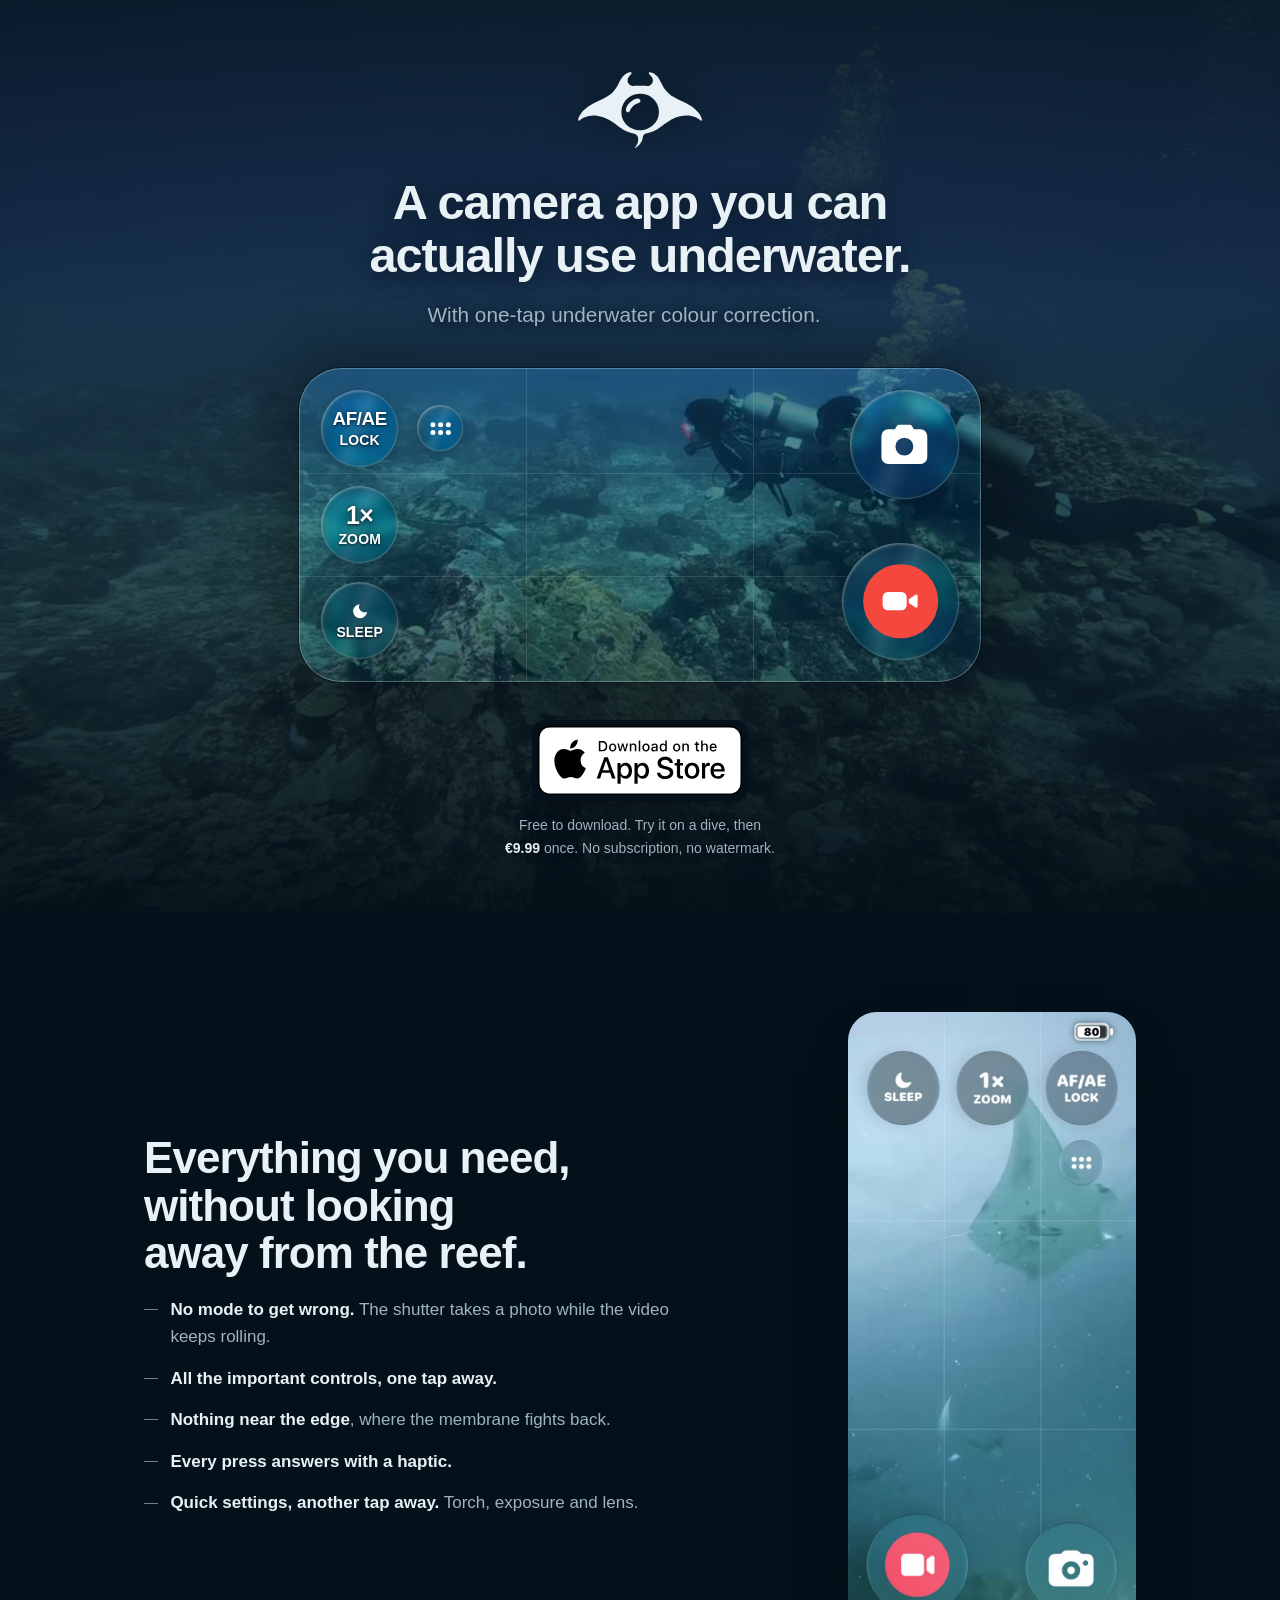
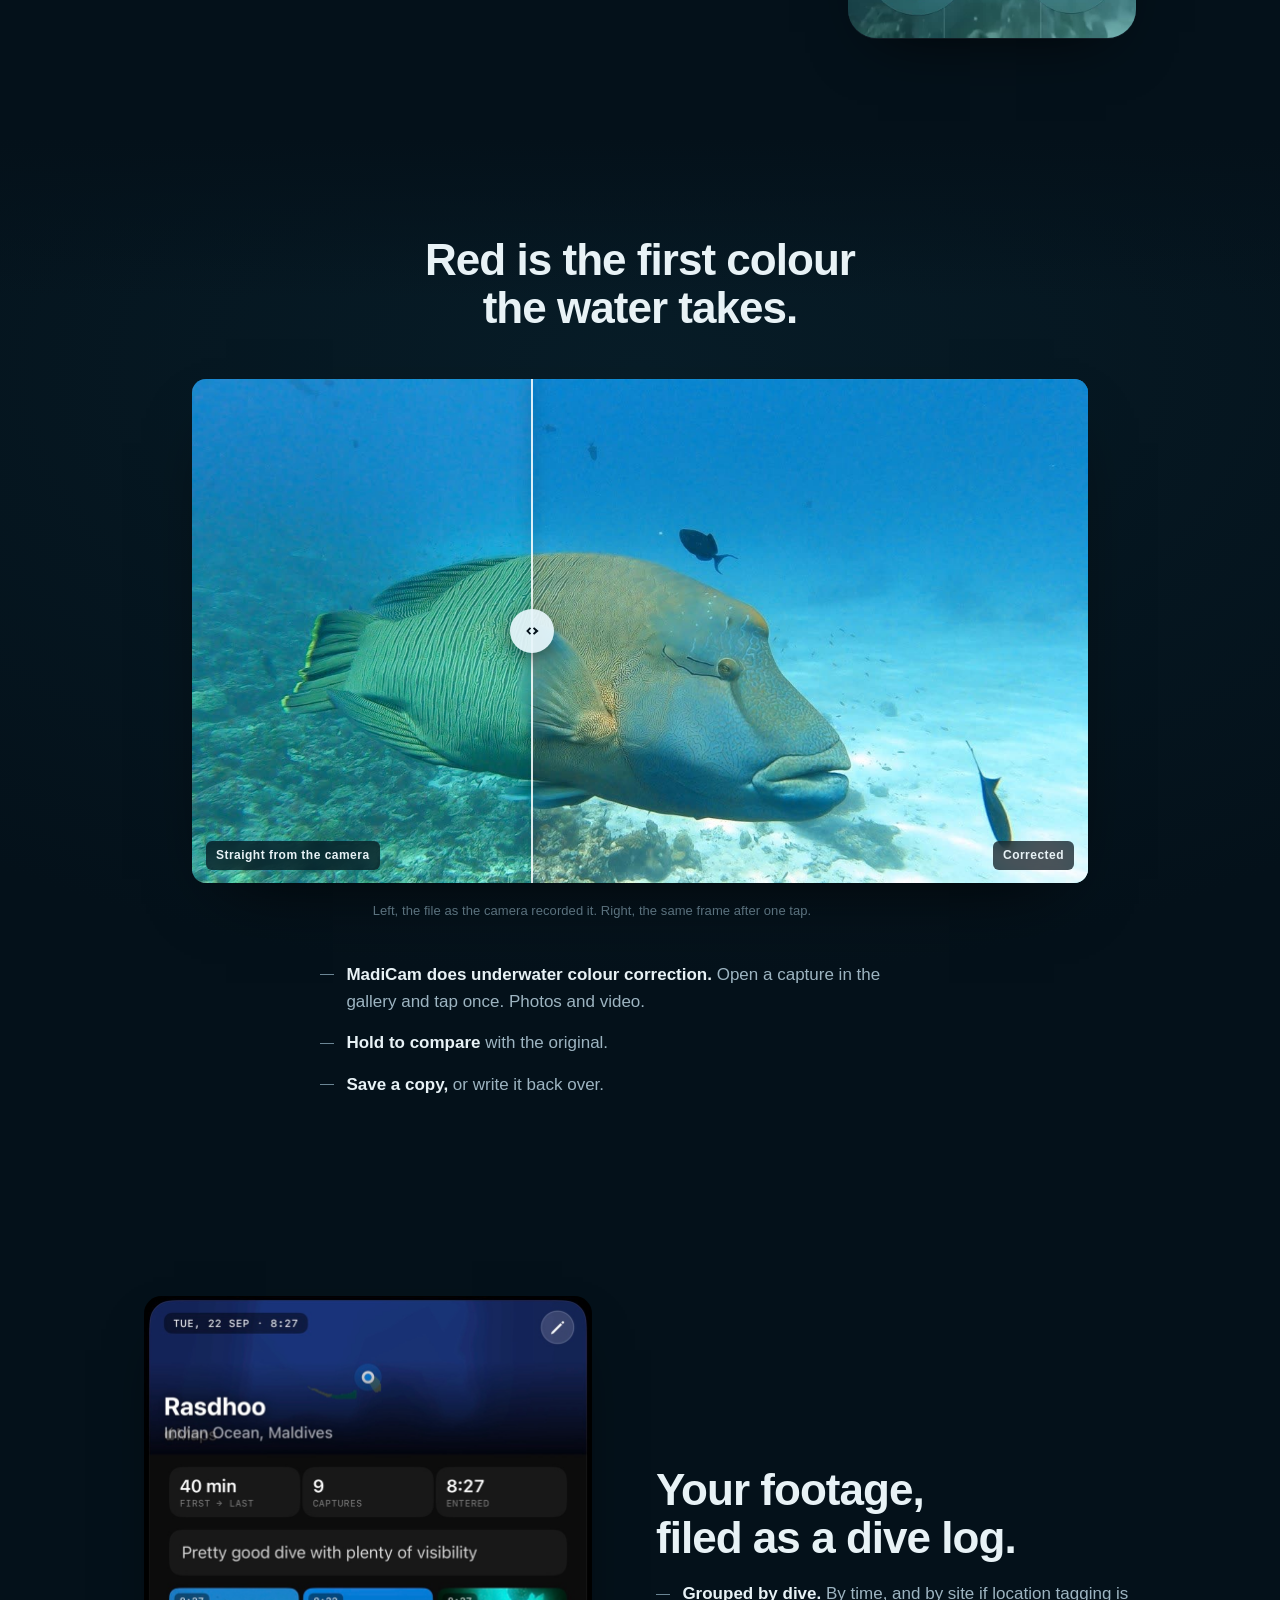
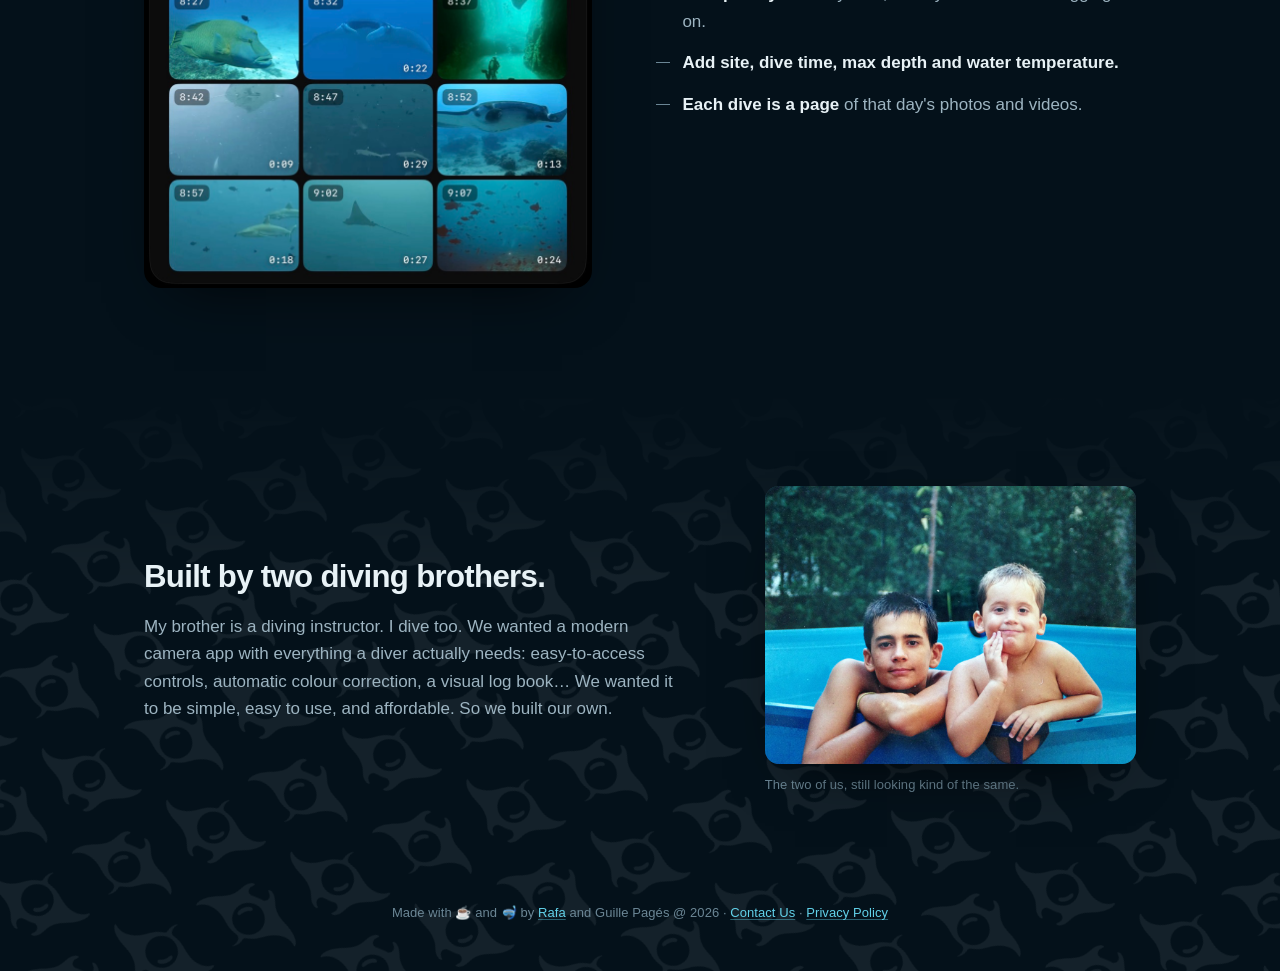
==== index.html @ 98cbfecd "Publish the privacy policy at /privacy, and point the footer at it. Co-authored-by: Cursor <cursorag" ====
<!DOCTYPE html>
<html lang="en">
<head>
<meta charset="utf-8">
<meta name="viewport" content="width=device-width, initial-scale=1">

<title>MadiCam — an underwater camera for iPhone</title>
<meta name="description" content="A camera app you can actually use underwater, with one-tap underwater colour correction. Designed around the DIVEVOLK SeaTouch 4 Max. Free to download, EUR 9.99 once, no subscription.">

<meta name="theme-color" content="#04111a">

<!-- The small mark in chalk on a deep-water blue plate. The SVG is what every
     current browser takes; the ICO is for the ones that still ask for
     /favicon.ico, and the touch icon is square because iOS rounds it itself. -->
<link rel="icon" href="favicon.svg" type="image/svg+xml">
<link rel="icon" href="favicon.ico" sizes="48x48">
<link rel="apple-touch-icon" href="apple-touch-icon.png">

<!-- The image shared into dive forums and groups is a frame of the hero with the
     control layer composited onto it, not the app icon. -->
<meta property="og:type" content="website">
<meta property="og:title" content="MadiCam — an underwater camera for iPhone">
<meta property="og:description" content="A camera app you can actually use underwater. With one-tap underwater colour correction.">
<meta property="og:image" content="assets/img/og.jpg">
<meta name="twitter:card" content="summary_large_image">
<meta name="twitter:image" content="assets/img/og.jpg">

<!-- tokens.css must load first: every
     other sheet consumes its custom properties. -->
<link rel="stylesheet" href="css/tokens.css">
<link rel="stylesheet" href="css/base.css">
<link rel="stylesheet" href="css/hero.css">
<link rel="stylesheet" href="css/sections.css">
</head>
<body>

<!-- ==========================================================================
     Glyphs. Redrawn as original SVG rather than taken from SF Symbols, whose
     licence covers software and marketing for Apple platforms and not a
     website; and not from a third-party icon set either, which reads as fake
     next to the real screenshots.

     They live inline rather than in separate files because Safari's support for
     external <use> references has never been dependable, and because inlining
     them lets every glyph inherit currentColor from the control it sits in.
========================================================================== -->
<svg width="0" height="0" style="position:absolute" aria-hidden="true" focusable="false">
  <defs>
    <!-- RECORD's mark: a camcorder body with its lens block. -->
    <symbol id="g-video" viewBox="0 0 24 24">
      <path d="M4.6 6.5h8.3a3.1 3.1 0 0 1 3.1 3.1v4.8a3.1 3.1 0 0 1-3.1 3.1H4.6a3.1 3.1 0 0 1-3.1-3.1V9.6a3.1 3.1 0 0 1 3.1-3.1Z"/>
      <path d="M17.3 10.9l4.05-2.72a.85.85 0 0 1 1.25.72v6.2a.85.85 0 0 1-1.25.72L17.3 13.1Z"/>
    </symbol>

    <!-- PHOTO. The lens is knocked out rather than drawn, so the water behind
         the glass shows through it. -->
    <symbol id="g-camera" viewBox="0 0 24 24">
      <path fill-rule="evenodd" d="M9.55 3h4.9a1.2 1.2 0 0 1 1.02.57l.86 1.43h3.07A3.1 3.1 0 0 1 22.5 8.1v9.8a3.1 3.1 0 0 1-3.1 3.1H4.6a3.1 3.1 0 0 1-3.1-3.1V8.1A3.1 3.1 0 0 1 4.6 5h3.07l.86-1.43A1.2 1.2 0 0 1 9.55 3Zm2.45 5.9a4.1 4.1 0 1 0 0 8.2 4.1 4.1 0 0 0 0-8.2Z"/>
    </symbol>

    <!-- SLEEP. -->
    <symbol id="g-moon" viewBox="0 0 24 24">
      <path d="M11.4 2.6a9.4 9.4 0 1 0 10 10 7.4 7.4 0 0 1-10-10Z"/>
    </symbol>

    <!-- SETUP. A 2x3 dot grid, drawn on the app's own ratios: a dot is
         0.25 of the size and the pitch is 0.37, both ways. Equal pitch on
         both axes is what makes six dots read as a grid rather than as two
         ellipses that ended up near each other. -->
    <symbol id="g-more" viewBox="0 0 24 24">
      <circle cx="3.12" cy="7.56" r="2.9"/><circle cx="12" cy="7.56" r="2.9"/><circle cx="20.88" cy="7.56" r="2.9"/>
      <circle cx="3.12" cy="16.44" r="2.9"/><circle cx="12" cy="16.44" r="2.9"/><circle cx="20.88" cy="16.44" r="2.9"/>
    </symbol>

    <!-- The before/after grip. Outward chevrons: the only drag affordance on the
         page, and it is deliberately outside the phone frame. -->
    <symbol id="g-split" viewBox="0 0 24 24">
      <path d="M9.4 7.6 5 12l4.4 4.4 1.5-1.5L8 12l2.9-2.9Zm5.2 0-1.5 1.5L16 12l-2.9 2.9 1.5 1.5L20 12Z"/>
    </symbol>

  </defs>
</svg>

<!-- ==========================================================================
     Tier A refraction. An SVG displacement map driven by procedural noise,
     applied through backdrop-filter so it warps the *water behind* the control
     rather than the control itself.

     The displacement scale is 8, not the 20-28 the reference techniques use.
     Those values are tuned against a static photo; over moving water anything
     that high looks seasick. Tune this by eye against real footage, and tune it
     down rather than up.
========================================================================== -->
<svg width="0" height="0" style="position:absolute" aria-hidden="true" focusable="false">
  <filter id="glass-refract" x="-20%" y="-20%" width="140%" height="140%"
          color-interpolation-filters="sRGB">
    <feTurbulence type="fractalNoise" baseFrequency="0.009 0.013"
                  numOctaves="2" seed="7" result="noise"/>
    <!-- Smoothing the noise is what turns grain into refraction. Without it the
         displacement is per-pixel and reads as static. -->
    <feGaussianBlur in="noise" stdDeviation="1.6" result="smooth"/>
    <feDisplacementMap in="SourceGraphic" in2="smooth" scale="8"
                       xChannelSelector="R" yChannelSelector="G"/>
  </filter>
</svg>

<!-- ==========================================================================
     HERO
========================================================================== -->
<header class="hero">

  <div class="hero__footage">
    <!-- muted playsinline loop autoplay, in that order of importance. Without
         playsinline, iOS Safari takes the video fullscreen and the hero is
         destroyed. The audio track is stripped from the file rather than merely
         muted here.

         H.264 only, no WebM. VP9 was encoded and measured and came out *larger*
         than the H.264 at every quality worth shipping (3.67 MB against 3.33 MB
         at CRF 44, and worse above that) — particle-heavy underwater footage is
         the case VP9 does not win. A WebM that is bigger than the MP4 is pure
         cost, because it is the file browsers would fetch first. H.264 is
         supported everywhere this page runs. -->
    <video class="hero__video" poster="assets/img/hero-poster.jpg"
           muted playsinline loop autoplay preload="auto"
           aria-hidden="true" tabindex="-1">
      <source src="assets/video/hero.mp4" type="video/mp4">
    </video>
  </div>

  <div class="hero__wash"></div>

  <div class="wrap hero__inner">

    <div class="hero__copy">
      <!-- Chalk, straight onto the footage with no plate: the lens is knocked
           out, so the water shows through it. -->
      <img class="hero__mark" src="assets/img/madicam-mark.svg" width="980"
           height="604" alt="MadiCam">
      <h1>A camera app you can actually use underwater.</h1>
      <p class="lede">With one-tap underwater colour correction.</p>
    </div>

    <!-- A sibling of the frame rather than part of the copy block, and it sits
         after it at every width. On a phone that costs a scroll, because the
         frame runs past the fold — accepted deliberately, because the
         alternative is a diver reading a price before seeing a single control,
         and the control layer is half of what is being sold. -->
    <div class="hero__cta">
      <!-- Apple's official badge, unmodified, served from our own origin — the
           page makes no third-party requests and that is not worth breaking for
           an image. The white badge knocks its lettering out of the lozenge, so
           whatever sits behind shows through the words; over the hero video that
           would be moving water inside the type, which is why this one gets its
           own solid plate. See .appstore in base.css. -->
      <a class="appstore appstore--plated" href="#">
        <img src="assets/img/appstore-badge.svg" width="119.66407" height="40"
             alt="Download on the App Store">
      </a>
      <p class="hero__terms">Free to download. Try it on a dive, then
        <span class="price">€9.99</span> once. No subscription, no watermark.</p>
    </div>

    <!-- ------------------------------------------------------------------
         The reconstructed control layer.

         The frame sits *over* the video rather than containing it. Portrait on
         a narrow viewport, landscape from 62rem up — the same panel, one
         quarter turn, which is exactly what the app does when the housing
         turns. Every position and diameter comes from tokens.css.

         Decorative in the accessibility tree: everything it says is also said
         in the section copy below it.
    ------------------------------------------------------------------ -->
    <div class="hero__stage">
      <div class="phone" id="phone" data-recording="false" data-locked="false"
           data-thumb="false" data-blink="false" role="img"
           aria-label="The MadiCam capture screen: a glass control layer over dive footage, with LOCK, ZOOM and SLEEP down one side, PHOTO and RECORD on the other, and a small settings control inboard of LOCK.">

        <div class="phone__pane"></div>
        <div class="phone__grid"></div>
        <div class="phone__blink"></div>
        <div class="phone__border"></div>
        <div class="phone__edge"></div>

        <div class="panel" aria-hidden="true">
          <div class="panel__inset">

            <!-- LOCK. Marked AF/AE over the word, not a padlock: a padlock
                 behind a mask could be locking anything, and *what* it locks is
                 the whole reason the button exists. -->
            <div class="ctl ctl--lock" data-ctl="lock" data-locked="false">
              <div class="ctl__glass"></div>
              <div class="ctl__face">
                <span class="ctl__mark">AF/AE</span>
                <span class="ctl__word">LOCK</span>
              </div>
            </div>

            <!-- SETUP. Glyph only, and 60% of a secondary. Its smallness is the
                 message. -->
            <div class="ctl ctl--setup" data-ctl="setup">
              <div class="ctl__glass"></div>
              <div class="ctl__face">
                <svg class="ctl__glyph"><use href="#g-more"></use></svg>
              </div>
            </div>

            <!-- The zoom ladder is the app's default, so the word is ZOOM and
                 the mark is the factor it is currently set to. -->
            <div class="ctl ctl--zoom" data-ctl="zoom">
              <div class="ctl__glass"></div>
              <div class="ctl__face">
                <span class="ctl__mark">1&times;</span>
                <span class="ctl__word">ZOOM</span>
              </div>
            </div>

            <div class="ctl ctl--sleep" data-ctl="sleep">
              <div class="ctl__glass"></div>
              <div class="ctl__face">
                <svg class="ctl__glyph"><use href="#g-moon"></use></svg>
                <span class="ctl__word">SLEEP</span>
              </div>
            </div>

            <!-- The two capture controls carry a glyph alone. -->
            <div class="ctl ctl--photo" data-ctl="photo" data-pulsing="false">
              <div class="ctl__glass"></div>
              <div class="ctl__face">
                <svg class="ctl__glyph"><use href="#g-camera"></use></svg>
              </div>
            </div>

            <div class="ctl ctl--record" data-ctl="record">
              <div class="ctl__glass"></div>
              <div class="record__shape">
                <svg class="ctl__glyph"><use href="#g-video"></use></svg>
              </div>
            </div>

            <!-- Confirmation, not review. The frame itself comes in as a CSS
                 background — see .thumb in hero.css. -->
            <div class="thumb"></div>

            <!-- Centred on the panel's lower edge, in the gap between SLEEP and
                 RECORD. Empty unless something is true right now. -->
            <div class="strip">
              <div class="strip__lock"></div>
              <div class="strip__timer" id="timer">00:00</div>
            </div>

          </div>
        </div>
      </div>
    </div>

  </div>
</header>

<main>

<!-- ==========================================================================
     1 — CONTROLS.

     One recording, not three. A single pass over the whole control layer shows
     the mode-less shutter, the size of the buttons and the panel opening over a
     live preview in one take, and a visitor understands it faster than three
     cropped clips that each prove a third of it.
========================================================================== -->
<section class="section" id="controls">
  <div class="wrap">
    <div class="split">

      <div class="split__copy">
        <h2>Everything you need, without looking away from the reef.</h2>

        <ul class="points">
          <li><strong>No mode to get wrong.</strong> The shutter takes a photo
            while the video keeps rolling.</li>

          <li><strong>All the important controls, one tap away.</strong></li>

          <li><strong>Nothing near the edge</strong>, where the membrane fights
            back.</li>

          <li><strong>Every press answers with a haptic.</strong></li>

          <li><strong>Quick settings, another tap away.</strong> Torch, exposure
            and lens.</li>
        </ul>
      </div>

      <!-- The one visual in this section, and the only one that has to carry
           three arguments at once. Portrait at the device's own aspect, so it
           reads as a phone held the way a diver holds one, and so it stands
           beside the list rather than under it. -->
      <div class="split__media">
        <div class="slab slab--phone slab--screen">
          <video muted playsinline loop preload="none"
                 poster="assets/img/controls-poster.jpg" data-observe>
            <source src="assets/video/controls.mp4" type="video/mp4">
          </video>
        </div>
      </div>

    </div>
  </div>
</section>

<!-- ==========================================================================
     2 — COLOUR. The one full-bleed break on the page.

     Headline, then the image, then three points: the before/after explains the
     problem faster than a sentence about it can.
========================================================================== -->
<section class="section section--bleed" id="colour">
  <div class="wrap">
    <div class="section__head">
      <h2>Red is the first colour the water takes.</h2>
    </div>

    <!-- One real capture: the file as it came out of the water
         and the same file after one tap. Same frame, same crop, and both
         encoded at the same quality so the only difference between the two
         halves is the correction. Not a shot that was already good. -->
    <div class="compare" id="compare" style="--split:38%">
      <div class="compare__layer compare__layer--before">
        <img src="assets/img/grade-raw.jpg" width="1280" height="720"
             alt="A Napoleon wrasse over a reef, shot underwater without
             correction: the whole frame is a flat blue-green and the fish and
             the sand behind it read as grey.">
      </div>
      <div class="compare__layer compare__layer--after">
        <img src="assets/img/grade-fixed.jpg" width="1280" height="720"
             alt="The same frame after MadiCam's correction: the green cast is
             gone, the sand is white again and the water has gone from
             grey-green to blue.">
      </div>

      <span class="compare__tag compare__tag--before">Straight from the camera</span>
      <span class="compare__tag compare__tag--after">Corrected</span>

      <button class="compare__handle" id="compare-handle" type="button"
              role="slider" aria-label="Reveal the corrected frame"
              aria-valuemin="0" aria-valuemax="100" aria-valuenow="38"
              aria-valuetext="38% corrected" aria-controls="compare">
        <span class="compare__grip">
          <svg aria-hidden="true"><use href="#g-split"></use></svg>
        </span>
      </button>
    </div>

    <div class="section__body compare__hint">
      <p class="fine">Left, the file as the camera recorded it. Right, the same
        frame after one tap.</p>
    </div>

    <div class="section__body" style="margin-top:2.5rem">
      <ul class="points">
        <li><strong>MadiCam does underwater colour correction.</strong> Open a
          capture in the gallery and tap once. Photos and video.</li>

        <li><strong>Hold to compare</strong> with the original.</li>

        <li><strong>Save a copy,</strong> or write it back over.</li>
      </ul>
    </div>
  </div>
</section>

<!-- ==========================================================================
     3 — THE LOG.
========================================================================== -->
<section class="section" id="log">
  <div class="wrap">
    <div class="split split--log">

      <div class="split__copy">
        <h2>Your footage, filed as a dive log.</h2>

        <ul class="points">
          <li><strong>Grouped by dive.</strong> By time, and by site if location
            tagging is on.</li>

          <li><strong>Add site, dive time, max depth and water temperature.</strong></li>

          <li><strong>Each dive is a page</strong> of that day's photos and videos.</li>
        </ul>
      </div>

      <div class="split__media">
        <!-- A still of one dive's page rather than a recording. The capture
             is already a rounded card on black, so it goes in bare and clipped
             to its own corners rather than inside a slab. -->
        <img class="gallery-shot" src="assets/img/gallery.jpg" width="900"
             height="1189" loading="lazy"
             alt="A dive in the MadiCam gallery: Rasdhoo, Indian Ocean, Maldives.
             40 minutes first to last, 9 captures, entered at 8:27, a note that
             reads 'Pretty good dive with plenty of visibility', and a grid of
             the dive's photos and clips with their times.">
      </div>

    </div>
  </div>
</section>

</main>

<!-- Makers and the footer share one manta field so the lattice is continuous.
     The pattern fades in from the log rather than starting as a hard edge. -->
<div class="lower manta-field manta-field--band">

<!-- ==========================================================================
     4 — WHY. The shortest block on the page, and the only one not in
     product voice. No figure frame around the photo: the slab is this page's
     frame for *screens*, and a snapshot of two people on a boat is not one.
========================================================================== -->
<section class="section section--maker" id="makers">
  <div class="wrap">
    <!-- Same primitive as sections 1 and 3, one size wider and with a landscape
         photo instead of a phone screen. -->
    <div class="split split--maker">
      <div class="split__copy">
        <h2>Built by two diving brothers.</h2>
        <p>My brother is a diving instructor. I dive too. We wanted a
          modern camera app with everything a diver actually needs:
          easy-to-access controls, automatic colour correction, a visual
          log book&hellip; We wanted it to be simple, easy to use, and
          affordable. So we built our own.</p>
      </div>

      <figure class="split__media maker">
        <div class="maker__portrait">
          <img src="assets/img/makers.jpg" width="1024" height="768"
               alt="The two brothers who made MadiCam, as kids, in a swimming pool.">
        </div>
        <figcaption class="maker__caption">The two of us, still looking kind of the same.</figcaption>
      </figure>
    </div>
  </div>
</section>

<!-- ==========================================================================
     FOOTER. One credit line. Price and the App Store badge already live in
     the hero; this is just who made it, and how to reach them.
========================================================================== -->
<footer class="footer">
  <p class="fine footer__credit">
    Made with ☕️ and 🤿 by
    <a href="https://rafapages.com" target="_blank" rel="noopener noreferrer">Rafa</a>
    and Guille&nbsp;Pagés @ 2026
    · <a href="mailto:madicam@rafapages.com">Contact Us</a>
    · <a href="privacy/">Privacy Policy</a>
  </p>
</footer>
</div>

<script src="js/hero.js" defer></script>
<script src="js/compare.js" defer></script>
<script src="js/media.js" defer></script>
</body>
</html>
---- css/tokens.css ----
/* The app's control metrics. Keep these in step with the app whenever its
 * controls change: the hero must match what ships.
 *
 * Lengths are unitless, in the app's own points: multiply by --u, which is
 * pixels per point for the frame at its current size. Durations are seconds.
 */

:root {
  /* Control sizes */
  --record-diameter:    150;  /* pt */
  --photo-diameter:     140;  /* pt */
  --secondary-diameter: 110;  /* pt */
  --settings-scale:     0.6;
  --edge-inset:         28;  /* pt */
  --dead-zone:          24;  /* pt */

  /* Typography */
  --timer-size:       44;  /* pt */
  --label-size:       18;  /* pt */
  --lens-size:        32;  /* pt */
  --lock-size:        24;  /* pt */
  --mark-symbol-size: 23;  /* pt */
  --mark-gap:         6;  /* pt */

  /* Recording border */
  --border-depth:      12;  /* pt */
  --border-core:       4;  /* pt */
  --border-min-radius: 12;  /* pt */

  /* Feedback timing */
  --shutter-blink:  0.1s;
  --button-pulse:   0.15s;
  --record-morph:   0.15s;
  --thumbnail-hold: 1.5s;
  --glyph-turn:     0.2s;
  --minimum-press:  0.08s;

  /* Sleep mode */
  --sleep-opacity: 0.4;

  /* Derived by the same rule the app applies at runtime: the nominal
   * sizes are maxima and the dead zone is a floor, so the left column
   * shrinks its three circles until they are guaranteed to clear each
   * other. --panel-short is the only number the page chooses for itself;
   * everything below follows from it exactly as it does on device. */
  --panel-short: 402;   /* iPhone 16 Pro width, the panel's short axis */
  --panel-long:  874;   /* and its length */

  --column: calc(var(--panel-short) - 2 * var(--edge-inset));
  --secondary: min(
    var(--secondary-diameter),
    calc((var(--column) - 2 * var(--dead-zone)) / 3)
  );
  --capture-scale: min(
    1,
    calc((var(--column) - var(--dead-zone))
       / (var(--photo-diameter) + var(--record-diameter)))
  );
  --photo:  calc(var(--photo-diameter) * var(--capture-scale));
  --record: calc(var(--record-diameter) * var(--capture-scale));
  --settings: calc(var(--secondary) * var(--settings-scale));

  /* SETUP sits inboard of LOCK by a full dead zone, and down by half the
   * difference in diameters so the two share a row. */
  --settings-inboard: calc(var(--secondary) + var(--dead-zone));
  --settings-drop: calc((var(--secondary) - var(--settings)) / 2);
}
---- css/base.css ----
/* base.css — the page's own type, colour and layout primitives.
 *
 * Read on a sofa, not through a mask. The control layer inside the phone frame
 * is huge, blunt and high contrast because it has to be; everything out here is
 * a normal, quiet, well-set page, and the distance between the two is part of
 * what sells the app. Nothing in this file shouts.
 */

/* ------------------------------------------------------------------ palette */

:root {
  /* Cold and dim, because the product is used in cold, dim water. The ramp is
   * deliberately narrow — five steps of near-black to slate, so nothing on the
   * page competes with the footage or the red border. */
  --abyss:  #04111a;
  --deep:   #071c27;
  --slate:  #0c2734;
  --rule:   #17394a;
  --rule-soft: #102b39;

  --chalk:  #e8f2f6;   /* headings */
  --haze:   #9db4c1;   /* body */
  --dim:    #6b8695;   /* captions, requirements, small print */

  /* Spent, never decorative — the same discipline the app keeps. */
  --cyan:   #62d2ea;   /* one accent, for links and focus only */
  --amber:  #ffb827;   /* the app's amber, rgb(255,184,38): locked and warnings */
  --red:    #ff3b30;   /* recording, and nothing else */

  --measure: 34rem;    /* the text column */
  --gutter: clamp(1.25rem, 5vw, 3rem);

  --ease: cubic-bezier(.22, .61, .36, 1);

  color-scheme: dark;
}

/* --------------------------------------------------------------- foundation */

*, *::before, *::after { box-sizing: border-box; }

html {
  -webkit-text-size-adjust: 100%;
  scroll-behavior: smooth;
}

@media (prefers-reduced-motion: reduce) {
  html { scroll-behavior: auto; }
}

body {
  margin: 0;
  background: var(--abyss);
  color: var(--haze);
  /* -apple-system resolves to the OS font on Apple devices, which is entirely
   * legitimate; Inter is the licensed fallback for everyone else. SF Pro is
   * never self-hosted: its licence does not cover the web. */
  font-family: -apple-system, BlinkMacSystemFont, "Inter", "Segoe UI", Roboto,
               Helvetica, Arial, sans-serif;
  font-size: clamp(1rem, .96rem + .2vw, 1.0625rem);
  line-height: 1.6;
  font-weight: 400;
  -webkit-font-smoothing: antialiased;
  text-rendering: optimizeLegibility;
  overflow-x: hidden;
}

img, svg, video { display: block; max-width: 100%; }

/* ---------------------------------------------------------------- type ramp */

h1, h2, h3 {
  color: var(--chalk);
  font-weight: 800;
  line-height: 1.08;
  letter-spacing: -.022em;
  margin: 0;
  /* Sentence case throughout, no all-caps eyebrows. Set as a rule rather than
   * left to the copy, so a later edit can't quietly break it. */
  text-wrap: balance;
}

h1 { font-size: clamp(2.1rem, 1.4rem + 3.4vw, 3.9rem); }
h2 { font-size: clamp(1.75rem, 1.25rem + 2.2vw, 2.75rem); }
h3 { font-size: clamp(1.1rem, 1rem + .5vw, 1.3rem); letter-spacing: -.012em; }

p { margin: 0 0 1.1em; max-width: var(--measure); }
p:last-child { margin-bottom: 0; }

a {
  color: var(--cyan);
  text-decoration-color: color-mix(in srgb, var(--cyan) 40%, transparent);
  text-underline-offset: .18em;
}

a:hover { text-decoration-color: currentColor; }

/* One visible focus treatment for the whole page. Both App Store buttons and
 * the before/after handle depend on it. */
:focus-visible {
  outline: 2px solid var(--cyan);
  outline-offset: 3px;
  border-radius: 4px;
}

/* ------------------------------------------------------------------- layout */

.wrap {
  width: 100%;
  max-width: 68rem;
  margin-inline: auto;
  padding-inline: var(--gutter);
}

.lede {
  font-size: clamp(1.05rem, 1rem + .5vw, 1.3rem);
  line-height: 1.5;
  color: var(--haze);
  max-width: 38rem;
}

/* Small technical print — requirements, the reliability line, captions. Reads
 * as instrument labelling rather than as legal boilerplate. */
.fine {
  font-size: .8125rem;
  line-height: 1.5;
  color: var(--dim);
  letter-spacing: .005em;
}

.sr-only {
  position: absolute;
  width: 1px; height: 1px;
  padding: 0; margin: -1px;
  overflow: hidden;
  clip-path: inset(50%);
  white-space: nowrap;
  border: 0;
}

/* ---------------------------------------------------- the App Store call out */

/* Apple's official badge, `assets/img/appstore-badge.svg`, used unmodified.
 *
 * Apple's guidelines say the badge may not be recreated, redrawn or restyled, so
 * there is nothing here that paints a button. This rule sizes the link, gives
 * it a tap target and holds the clear space; everything visible is Apple's file.
 *
 * The badge is 119.664 x 40 at its official minimum. It is rendered at exactly
 * 40px tall — the minimum, not a scaled-up version — and the extra height is
 * padding, so the tap target clears 44px without enlarging the artwork. */
.appstore {
  display: inline-flex;
  align-items: center;
  /* Apple asks for clear space around the badge on all sides. */
  padding: 4px;
  border-radius: 9px;
  text-decoration: none;
  transition: transform .18s var(--ease);
}

.appstore img {
  height: 40px;
  width: auto;
  display: block;
}

.appstore:hover { transform: translateY(-1px); }
.appstore:active { transform: translateY(0); }

/* The page-wide :focus-visible sets border-radius: 4px, which on the plated
 * badge would visibly square its corners the moment it takes focus. */
.appstore:focus-visible { border-radius: 9px; }

/* The white badge knocks its lettering out of the lozenge, so the words take the
 * colour of whatever is behind them. On a solid background that is the point. In
 * the hero the badge floats over playing video, and moving water inside the
 * letterforms is exactly the failure the glass work elsewhere is careful to
 * avoid — so there, and only there, it sits on its own opaque plate. The plate
 * is --abyss, the page's own darkest ground, which is what the lettering then
 * picks up. */
.appstore--plated {
  background: var(--abyss);
  box-shadow: 0 10px 30px -12px rgba(0, 0, 0, .75);
}

/* A placeholder is never allowed to look finished. This hairline is the tell,
 * and it goes away with the real asset. */
[data-asset] { position: relative; }

[data-asset]::after {
  content: "";
  position: absolute;
  inset: 0;
  border: 1px dashed color-mix(in srgb, var(--amber) 45%, transparent);
  border-radius: inherit;
  pointer-events: none;
}

html[data-assets="ready"] [data-asset]::after { display: none; }
---- css/hero.css ----
/* hero.css — the reconstructed control layer, its glass, and the 15s loop.
 *
 * The premise of the app is a glass control layer over living water, so the
 * hero is literally one rather than a picture of one. The video is not inside
 * the phone; the phone is a window onto it.
 *
 * Every length here is `<points> * var(--u)`, where the points come from
 * tokens.css and --u is pixels per point for
 * the frame at its current size. No raw numbers of the app's own live in this
 * file, so the two cannot drift apart.
 */

/* ================================================================= the stage */

.hero {
  position: relative;
  overflow: hidden;
  isolation: isolate;
  background: var(--abyss);
}

/* SF Rounded, which is what the app's control layer is set in — see .ctl__word
 * for why this counts as the system font rather than a second typeface. Declared
 * once here because three places need it: the control words, the text marks, and
 * the timer. */
:root {
  --font-round:
    ui-rounded, "SF Pro Rounded", "Hiragino Maru Gothic ProN", "Varela Round",
    -apple-system, BlinkMacSystemFont, "Segoe UI", sans-serif;
}

.hero__inner {
  position: relative;
  z-index: 2;
  display: grid;
  gap: clamp(2rem, 5vw, 3.5rem);
  align-items: center;
  /* Tight on a phone, generous on a desktop. On a narrow viewport the frame is
   * 874 points tall and the copy above it is another 250 or so, which will not
   * both fit a phone screen at a size where the control words stay readable —
   * so the frame is deliberately cropped by the fold and the capture controls
   * are what scrolling reveals. Every point spent on padding here is frame the
   * visitor does not see, which is why this is not a round number. */
  padding-block: clamp(2.5rem, 8vh, 8rem) clamp(2rem, 6vh, 6rem);
  min-height: 100svh;
  /* One centred column at every width: title on top, the frame in the middle,
   * the call to action under it. The frame is the subject of the hero, so it
   * gets the centre of the screen and the type sits square above it rather
   * than beside it. */
  grid-template-columns: 1fr;
  justify-items: center;
  /* Wider than the page's own measure. A landscape frame is 874 points across
   * and the 68rem body column cannot hold one at a useful size; capping the
   * hero there would shrink --u on exactly the large screens that have room to
   * spare. */
  max-width: 88rem;

  /* One order at every width: copy, frame, call to action.
   *
   * This used to swap on a phone — call to action second, frame last, so
   * nothing was stranded behind a frame that runs past the fold. The cost was
   * that a diver on a phone read the headline, the colour pitch and the price
   * before seeing a single control, and the control layer is half of what this
   * page sells. An image cannot carry that argument if it arrives after the buy
   * button. So the frame comes second everywhere, and on a phone the call to
   * action is a scroll away — deliberately. */
  grid-template-rows: auto auto auto;
}

.hero__copy  { grid-row: 1; }
.hero__stage { grid-row: 2; }
.hero__cta   { grid-row: 3; }

@media (min-width: 62rem) {
  .hero__inner {
    gap: clamp(1.75rem, 3vw, 3rem);
    /* The frame takes whatever the type leaves, which is what puts it in the
     * middle of the screen rather than merely in the middle of the page. */
    grid-template-rows: auto 1fr auto;
  }
}

/* ---------------------------------------------------------------- the water */

/* The layer underneath the video is a designed one rather than a blank: depth
 * falling off downward, one cold shaft of light off-centre, and a slight green
 * cast where the light enters. It is what shows through if the video is
 * refused, still loading, or 404. */
.hero__footage {
  position: absolute;
  inset: 0;
  z-index: 0;
  background:
    radial-gradient(70% 55% at 62% -8%, rgba(150, 226, 234, .30) 0%, transparent 62%),
    radial-gradient(40% 70% at 24% 0%, rgba(88, 178, 190, .16) 0%, transparent 70%),
    linear-gradient(to bottom,
      #0d4b5c 0%,
      #0a3f52 22%,
      #072e40 52%,
      #051f2d 78%,
      #04141d 100%);
}

.hero__video {
  width: 100%;
  height: 100%;
  object-fit: cover;
}

/* A gradient, not a filter: it holds the headline legible over whatever the
 * footage happens to be doing, and it costs nothing per frame. The frame's own
 * dimming of the surrounding water is done by .phone's spread shadow below. */
.hero__wash {
  position: absolute;
  inset: 0;
  z-index: 1;
  pointer-events: none;
  /* Two jobs. The gradient holds the headline and the footer edge legible; the
   * flat teal beneath it grades the footage cold and takes the brightness down.
   *
   * A grade rather than a `filter` on the video, deliberately: filtering a
   * playing video is a per-frame GPU cost on the one element that is already
   * the most expensive thing on the page, and this buys the same look for a
   * single composited layer. It sits *below* the frame, so the pane's
   * backdrop-filter samples it too and the whole hero is graded as one image
   * rather than the inside and the outside drifting apart.
   *
   * The footage is bright tropical water and the product is used in cold, dim
   * water. This is where that gap is closed. */
  background:
    linear-gradient(
      to bottom,
      rgba(4, 17, 26, .78) 0%,
      rgba(4, 17, 26, .34) 34%,
      rgba(4, 17, 26, .42) 66%,
      rgba(4, 17, 26, .92) 100%
    ),
    linear-gradient(rgba(6, 38, 54, .3), rgba(6, 38, 54, .3));
}

/* ----------------------------------------------------------------- the copy */

/* Above the frame in paint order, and it has to be said explicitly: .phone
 * carries a 200vmax spread shadow to darken the water, and that shadow covers
 * the whole viewport. Left to document order it would dim the headline by 62%
 * along with the sea. The copy is the one thing on the hero that must not be
 * behind the glass. */
.hero__copy {
  position: relative;
  z-index: 1;
  /* Set to two lines at the top of the ramp. The headline sits directly over
   * the frame, so its measure is chosen to keep it a tight block rather than to
   * fill the row. */
  max-width: 40rem;
  text-align: center;
}

/* The mark, over the headline. Sized well clear of the 48px floor below which
 * the glint fails, and spaced by roughly the quarter-height
 * clear space the brand asks for. */
.hero__mark {
  display: block;
  width: clamp(5.5rem, 4.5rem + 4vw, 8rem);
  height: auto;
  margin: 0 auto clamp(1.25rem, 2.5vw, 1.75rem);
  filter: drop-shadow(0 2px 18px rgba(2, 12, 19, .6));
}

.hero__copy h1 {
  /* A step down from the page's own h1 ramp: the frame underneath is the
   * subject, and a headline set to the full viewport would out-shout it. */
  font-size: clamp(2rem, 1.5rem + 2.2vw, 3.05rem);
  text-shadow: 0 2px 24px rgba(2, 12, 19, .7);
}

.hero__copy .lede {
  margin: 1.1rem 0 0;
  text-shadow: 0 1px 14px rgba(2, 12, 19, .8);
}

/* Also above the frame in paint order, for the same reason the copy is. */
.hero__cta {
  position: relative;
  z-index: 1;
  display: flex;
  flex-direction: column;
  align-items: center;
  gap: .85rem;
}

/* Triple duty: the trial, the price and the differentiator, in two sentences.
 * Capped narrow so it breaks between them rather than anywhere. */
.hero__terms {
  margin: 0;
  color: var(--haze);
  font-size: .875rem;
  text-shadow: 0 1px 10px rgba(2, 12, 19, .9);
  max-width: 26rem;
  text-align: center;
  text-wrap: balance;
}

/* The hero badge is the page's main call to action, so it runs well above
 * Apple's 40px minimum. Scaled as a whole — the artwork is unchanged, which is
 * what the guidelines ask for. */
.hero__cta .appstore img { height: clamp(56px, 48px + 1.6vw, 72px); }
.hero__cta .appstore { padding: 6px; border-radius: 13px; }
.hero__cta .appstore:focus-visible { border-radius: 13px; }

/* The one number above the fold. */
.hero__terms .price { color: var(--chalk); font-weight: 700; }

/* ================================================================ the frame */

/* A size container, so --u can be resolved against the column the frame
 * actually gets rather than against the viewport. The two differ by the width
 * of the headline beside it, and by however much .wrap has capped the row —
 * sizing the frame off vw made it overflow at 1440px and shrink at 1920px. */
.hero__stage {
  position: relative;
  z-index: 0;
  display: grid;
  place-items: center;
  justify-self: stretch;
  container-type: inline-size;
}

/* Stretched to fill the 1fr row, and a *size* container rather than an inline
 * one, so the frame can be measured against the height the type left over as
 * well as the width. That is the whole mechanism behind "in the middle of the
 * screen": the frame takes the space that is actually free, at whatever the
 * headline happened to wrap to, instead of being given a fixed share of the
 * viewport and hoping.
 *
 * Only from 62rem up. On a phone the row is content-sized, and size
 * containment there would resolve the height to zero and collapse the frame. */
@media (min-width: 62rem) {
  .hero__stage {
    align-self: stretch;
    container-type: size;
    /* A floor on the row, so a short landscape window cannot squeeze the frame
     * until the control words stop being readable. 0.78 of a point per pixel
     * puts the 18pt labels at 14px, which is about where they stop carrying the
     * argument. Below this the hero grows past one screen instead — the frame
     * losing legibility costs more than the fold does. */
    min-height: calc(var(--panel-short) * 0.78px);
  }
}

/* Portrait by default, landscape from 62rem up. Both are the same numbers in a
 * different order — the frame never changes shape, only which axis is long.
 *
 * Mobile first, and it matters: most visitors are divers on a phone. There --u
 * comes off the frame's own column and the hero is allowed to run taller than
 * one screen. Fitting a whole portrait frame into 100svh instead would shrink
 * --u until the control words stop being readable, and a hero whose entire
 * argument is legibility cannot afford that. */
.phone {
  /* Width-driven, with a height cap that only bites on a short viewport. The
   * cap is 88svh rather than 100: the frame is allowed to stand slightly taller
   * than the screen, because the alternative is shrinking the control words
   * below the size that makes the argument. */
  --u: min(
    calc(min(100cqw, 30rem) / var(--panel-short)),
    calc(88svh / var(--panel-long))
  );
  --frame-radius: 54;   /* pt. A modern iPhone's display corner. */
  /* The sensor-housing band along a portrait frame's top edge. The panel is
   * laid out in a canonical landscape space whose *leading* edge is the frame's
   * top once it has been turned, so this is the panel's leading padding in
   * portrait and nothing at all in landscape — which is exactly how
   * the app remaps it.
   *
   * The only device measurement on this page not taken from tokens.css. It
   * earns its place because a portrait frame really does stand its controls off the top by
   * this much: at --edge-inset the top row sits where the Dynamic Island is, and
   * a screenshot of the app does not look like that. */
  --safe-band: 59;      /* pt */

  position: relative;
  width: calc(var(--panel-short) * var(--u));
  height: calc(var(--panel-long) * var(--u));
  border-radius: calc(var(--frame-radius) * var(--u));

  /* What makes the frame a window rather than a container. The spread shadow
   * darkens every pixel of footage *outside* the frame, concentric with the
   * frame's own radius and for free; the blurred one feathers that edge just
   * enough that it reads as depth of field rather than as a mask. The water
   * inside is then lifted by .phone__pane, so the pane is measurably more alive
   * than the water around it. That difference is the whole composition. */
  box-shadow:
    0 0 0 200vmax rgba(3, 13, 20, .42),
    0 0 calc(90 * var(--u)) calc(10 * var(--u)) rgba(2, 10, 16, .5);
}

/* Landscape: the same panel, one quarter turn the other way, which is exactly
 * what the app does when the housing turns. --u becomes whichever of the
 * column's width and the viewport's height binds first. */
@media (min-width: 62rem) {
  .phone {
    /* Both axes off the stage's own box now, so the frame fills the space the
     * headline and the call to action leave and no more. */
    --u: min(
      calc(100cqw / var(--panel-long)),
      calc(100cqh / var(--panel-short))
    );

    width: calc(var(--panel-long) * var(--u));
    height: calc(var(--panel-short) * var(--u));
  }
}

/* The pane: a saturation and contrast lift on the footage behind it, and
 * nothing else. No blur — this is the one piece of glass on the screen you are
 * meant to see straight through.
 *
 * Note what it does *not* do: brighten. It did, and over real footage that was
 * the wrong instinct — the frame read as a lamp shining through the page rather
 * than as a pane you are looking through, and it took the white glyphs' contrast
 * with it. The window effect comes from .phone's spread shadow dimming
 * everything *outside* the frame, so the inside only has to be clearer, not
 * lighter. Held a shade under 1 so the interior sits at the same exposure as the
 * graded water around it. */
.phone__pane {
  position: absolute;
  inset: 0;
  z-index: 0;
  border-radius: inherit;
  backdrop-filter: saturate(1.2) contrast(1.08) brightness(.98);
  -webkit-backdrop-filter: saturate(1.2) contrast(1.08) brightness(.98);
  contain: paint;
  pointer-events: none;
}

/* The frame's edge, resolved: a bright hairline where the glass meets the
 * water, a darker one just outside it so the hairline has something to be
 * bright against, and an inner glow that falls off within a few points. */
.phone__edge {
  position: absolute;
  inset: 0;
  z-index: 6;
  border-radius: inherit;
  pointer-events: none;
  box-shadow:
    inset 0 0 0 1px rgba(214, 240, 250, .30),
    inset 0 0 calc(26 * var(--u)) calc(-14 * var(--u)) rgba(198, 234, 248, .22),
    0 0 0 1px rgba(2, 12, 19, .55);
}

/* The thirds grid. A user setting, on in all three reference screenshots. */
.phone__grid {
  position: absolute;
  inset: 0;
  z-index: 1;
  border-radius: inherit;
  overflow: hidden;
  pointer-events: none;
  /* Faint. It is a composition aid the diver has switched on, not a readout,
   * and at anything stronger a 1px white line over dark water reads as a table
   * ruled across the hero. */
  opacity: .13;
}

/* Two boxes spanning the middle third of each axis, each showing only the pair
 * of edges that are the thirds lines. Cheaper than four positioned rules and it
 * cannot drift out of alignment.
 *
 * A child of .phone rather than of .panel, deliberately: the grid belongs to the
 * preview, and the preview does not turn when the panel does. */
.phone__grid::before,
.phone__grid::after {
  content: "";
  position: absolute;
  border-color: rgba(255, 255, 255, .9);
  border-style: solid;
  border-width: 0;
}

.phone__grid::before {
  inset: 0 33.333% 0 33.333%;
  border-left-width: 1px;
  border-right-width: 1px;
}

.phone__grid::after {
  inset: 33.333% 0 33.333% 0;
  border-top-width: 1px;
  border-bottom-width: 1px;
}

/* ------------------------------------------------------- the recording border */

/* Designed rather than copied: solid at the very
 * edge of the display, fading *inward* to nothing within --border-depth, so it
 * reads as the image being lit rather than as a rectangle drawn on top of it.
 *
 * An inset box-shadow is exactly that shape and nothing else. The spread holds
 * it at full strength for --border-core (4pt) from the edge; the blur then
 * carries it to nothing by --border-depth (12pt). Because it is a shadow inside
 * a rounded box, it is concentric with the frame's radius by construction —
 * which is the same reason the app draws it with a ConcentricRectangle rather
 * than a rectangle. The second, wider shadow is the spill: far fainter, reaching
 * about twice as deep, and it is what stops the fade having a visible end.
 *
 * The two reds are not the same red. This one is fully saturated and carries the
 * alarm; the disc inside RECORD is a softer coral and carries the shape. */
.phone__border {
  position: absolute;
  inset: 0;
  z-index: 5;
  border-radius: inherit;
  pointer-events: none;
  opacity: 0;
  box-shadow:
    inset 0 0 calc(var(--border-depth) * var(--u))
                calc(var(--border-core) * var(--u)) var(--red),
    inset 0 0 calc(var(--border-depth) * 1.7 * var(--u))
                calc(var(--border-core) * -.5 * var(--u))
                color-mix(in srgb, var(--red) 26%, transparent);
  transition: opacity .42s var(--ease);
}

.phone[data-recording="true"] .phone__border { opacity: 1; }

/* Black, never white. A white flash on a night dive destroys dark adaptation,
 * and it is the one piece of feedback on this screen that had to be argued for
 * rather than inherited. */
.phone__blink {
  position: absolute;
  inset: 0;
  z-index: 4;
  border-radius: inherit;
  pointer-events: none;
  background: #000;
  opacity: 0;
}

.phone[data-blink="true"] .phone__blink {
  animation: shutter-blink calc(var(--shutter-blink) * 2) steps(1, end);
}

@keyframes shutter-blink {
  0%, 49% { opacity: 1; }
  50%, 100% { opacity: 0; }
}

/* ================================================================= the panel */

/* Laid out once, in landscape, always. Portrait is never a second layout — it
 * is this panel rotated 90° clockwise onto the taller frame, exactly as
 * the app does it, with each control's own content spun back upright
 * afterwards. That one placement is what makes SETUP read as *beside* LOCK in
 * landscape and *under* LOCK in portrait without a second rule existing. */
.panel {
  position: absolute;
  top: 50%;
  left: 50%;
  z-index: 3;
  width: calc(var(--panel-long) * var(--u));
  height: calc(var(--panel-short) * var(--u));
  transform: translate(-50%, -50%) rotate(90deg);
  padding: calc(var(--edge-inset) * var(--u));
  /* The band, on the one edge that has one. Membrane tension still governs the
   * other three, so they stay at --edge-inset. */
  padding-left: calc(var(--safe-band) * var(--u));
}

@media (min-width: 62rem) {
  .panel {
    transform: translate(-50%, -50%);
    padding-left: calc(var(--edge-inset) * var(--u));
  }
}

/* The positioning context every control is placed in: the panel inside its
 * edge inset. Membrane tension is highest at the perimeter, so nothing sits
 * closer than --edge-inset to one. */
.panel__inset {
  position: relative;
  width: 100%;
  height: 100%;
}

/* Content counter-rotation, as in the app: -90° in portrait,
 * zero in landscape. Applied to the glyph and the word inside each control and
 * never to the control itself — rotating a control would make its layout bounds
 * breathe, and an edge-aligned parent would then shove the button around
 * mid-turn. */
.ctl__face,
.record__shape,
.thumb {
  transform: rotate(-90deg);
  transition: transform var(--glyph-turn) var(--ease);
}

@media (min-width: 62rem) {
  .ctl__face,
  .record__shape,
  .thumb { transform: none; }
}

/* ------------------------------------------------------------ control shells */

.ctl {
  position: absolute;
  display: grid;
  place-items: center;
  border-radius: 50%;
  border: 0;
  padding: 0;
  background: none;
  color: #fff;
  font: inherit;
  -webkit-tap-highlight-color: transparent;
  transition: transform .08s ease-out, filter .08s ease-out;
}

/* Visible presses, so the loop reads as presses rather than as things happening
 * by themselves. The app's own figure: 0.96. */
.ctl[data-pressed="true"] {
  transform: scale(.96);
  filter: brightness(1.22);
}

.ctl--lock   { top: 0; left: 0;  width: calc(var(--secondary) * var(--u)); height: calc(var(--secondary) * var(--u)); }
.ctl--zoom   { top: 50%; left: 0; width: calc(var(--secondary) * var(--u)); height: calc(var(--secondary) * var(--u)); margin-top: calc(var(--secondary) * var(--u) / -2); }
.ctl--sleep  { bottom: 0; left: 0; width: calc(var(--secondary) * var(--u)); height: calc(var(--secondary) * var(--u)); }
.ctl--photo  { top: 0; right: 0; width: calc(var(--photo) * var(--u));     height: calc(var(--photo) * var(--u)); }
.ctl--record { bottom: 0; right: 0; width: calc(var(--record) * var(--u));  height: calc(var(--record) * var(--u)); }

/* Inboard of LOCK by a full dead zone, and down by half the difference in
 * diameters so the two share a row. Its smallness is the message: it is the one
 * thing on screen that is not a dive control. Do not enlarge it for balance or
 * move it to the middle for symmetry. */
.ctl--setup {
  top: calc(var(--settings-drop) * var(--u));
  left: calc(var(--settings-inboard) * var(--u));
  width: calc(var(--settings) * var(--u));
  height: calc(var(--settings) * var(--u));
}

/* Hidden while recording, along with the panel it opens. That makes "this app
 * has five controls" literally true at the moment concentration matters. */
.phone[data-recording="true"] .ctl--setup {
  opacity: 0;
  transition: opacity var(--record-morph) var(--ease);
  pointer-events: none;
}

/* ======================================================== glass, tiers B → A */

/* The surface itself. Tier B is the default and the one most visitors will
 * actually see: frosted only, no refraction, and it has to read as glass on its
 * own. If the frosted version only works because the refraction was carrying
 * it, the design has failed — so this is the tier that was designed first.
 *
 * The saturation lift is doing more work than the blur. These surfaces pick up
 * and *amplify* the blue behind them, reading more saturated than the water
 * itself, and that is a large part of why they look like glass rather than like
 * translucent plastic. */
.ctl__glass {
  position: absolute;
  inset: 0;
  border-radius: inherit;
  overflow: hidden;

  /* Lighter than it was. Over real footage the tint plus a 1.75 saturation lift
   * compounded on water that is already saturated blue, and the circles went
   * from glass to solid blue plastic — the specular stack was still there and
   * had nothing left to read against. The lift is the thing that makes these
   * look like glass, so it stays; it just does not need to be that large when
   * the water is doing half of it already. */
  background:
    linear-gradient(
      158deg,
      rgba(202, 238, 250, .15) 0%,
      rgba(126, 186, 210, .06) 46%,
      rgba(88, 150, 180, .11) 100%
    );

  backdrop-filter: blur(calc(9 * var(--u))) saturate(1.45) brightness(1.02);
  -webkit-backdrop-filter: blur(calc(9 * var(--u))) saturate(1.45) brightness(1.02);

  /* The inset highlight stack, which is what actually reads as glass. Six
   * layers, and each one is doing a named job:
   *   1. a faint hairline inner ring — the cut edge of the glass
   *   2. the specular arc top-left, where the rim catches the surface light
   *   3. the answering bounce bottom-right, dimmer and cooler
   *   4. a soft inner glow, lifting the middle of the disc off the water
   *   5. and 6. two deep soft inset shadows, which is where thickness comes from
   * then one outer contact shadow, so the control sits *on* the water.
   *
   * Layers 1 to 4 are all much weaker than they were. At full strength they
   * summed, all the way round the rim, into a continuous white outline — the
   * circles read as glowing rather than as glass, which is the failure mode of
   * this technique when every highlight is turned up at once. The fix is not to
   * remove any of them: it is to let the *specular* be the only bright thing,
   * and keep the ring, the bounce and the glow as support. So layer 2 is by far
   * the strongest of the four, and it is also the tightest — a highlight in one
   * place, not a halo everywhere. The dark layers 5 and 6 are untouched, since
   * they were never the problem and they are where the thickness lives. */
  box-shadow:
    inset 0 0 0 1px rgba(233, 250, 255, .2),
    inset calc(2 * var(--u)) calc(2.5 * var(--u)) calc(4 * var(--u)) calc(-2.5 * var(--u)) rgba(255, 255, 255, .5),
    inset calc(-2 * var(--u)) calc(-2.5 * var(--u)) calc(5 * var(--u)) calc(-3.5 * var(--u)) rgba(200, 240, 253, .2),
    inset 0 0 calc(20 * var(--u)) calc(-9 * var(--u)) rgba(226, 247, 255, .1),
    inset 0 calc(15 * var(--u)) calc(28 * var(--u)) calc(-17 * var(--u)) rgba(3, 26, 38, .55),
    inset 0 calc(-11 * var(--u)) calc(22 * var(--u)) calc(-15 * var(--u)) rgba(3, 26, 38, .34),
    0 calc(5 * var(--u)) calc(18 * var(--u)) calc(-4 * var(--u)) rgba(2, 14, 22, .34);

  /* Load-bearing, not micro-optimisation: this is a filtered node over a
   * playing video, so it gets its own layer and is fenced off from the rest of
   * the page's paint. */
  contain: paint;
  will-change: transform;
}

/* A moving sheen across the rim, very slow and very faint. It is the one thing
 * on the glass that is not derived from the app, and it is here because a
 * static specular over *moving* water reads as a decal. Ten seconds, so it is
 * never the thing you are looking at. */
.ctl__glass::after {
  content: "";
  position: absolute;
  inset: 0;
  border-radius: inherit;
  background: linear-gradient(
    112deg,
    transparent 34%,
    rgba(255, 255, 255, .16) 48%,
    transparent 62%
  );
  opacity: .55;
  animation: glass-sheen 11s var(--ease) infinite;
}

@keyframes glass-sheen {
  0%, 62%, 100% { transform: translateX(-42%); opacity: 0; }
  20%           { opacity: .5; }
  46%           { transform: translateX(42%); opacity: 0; }
}

/* Tier A — refraction at the control edges. Chromium supports an SVG filter in
 * backdrop-filter; Safari and Firefox do not, and hero.js probes for it rather
 * than sniffing the user agent. The displacement scale is deliberately low: the
 * reference values of 20–28 are tuned against a static photo and look seasick
 * over moving water. */
html[data-glass="a"] .ctl__glass {
  backdrop-filter: url(#glass-refract) blur(calc(7 * var(--u))) saturate(1.8) brightness(1.04);
  -webkit-backdrop-filter: url(#glass-refract) blur(calc(7 * var(--u))) saturate(1.8) brightness(1.04);
}

html[data-glass="a"] .phone__pane {
  backdrop-filter: saturate(1.2) contrast(1.06) brightness(1.05);
  -webkit-backdrop-filter: saturate(1.2) contrast(1.06) brightness(1.05);
}

/* Tier C — opaque fills. Pleasingly this is not a fallback so much as a second
 * real product state: it is exactly what the app's own High Contrast setting
 * does, down to the figures (black at 0.65, a 3pt white border at 0.9). */
html[data-glass="c"] .ctl__glass,
html[data-glass="c"] .phone__pane {
  backdrop-filter: none;
  -webkit-backdrop-filter: none;
}

html[data-glass="c"] .ctl__glass {
  background: rgba(0, 0, 0, .65);
  box-shadow: inset 0 0 0 calc(3 * var(--u)) rgba(255, 255, 255, .9);
}

html[data-glass="c"] .ctl__glass::after { display: none; }

@media (prefers-reduced-transparency: reduce) {
  .ctl__glass {
    backdrop-filter: none;
    -webkit-backdrop-filter: none;
    background: rgba(0, 0, 0, .65);
    box-shadow: inset 0 0 0 calc(3 * var(--u)) rgba(255, 255, 255, .9);
  }
  .ctl__glass::after { display: none; }
  .phone__pane { backdrop-filter: none; -webkit-backdrop-filter: none; }
}

/* ------------------------------------------------------------------- labels */

/* The known failure of this technique is text over refracted backgrounds. So
 * every label sits on an isolated layer *above* the filter, never inside it,
 * and carries its own shadow — tested against a bright shaft of light in the
 * footage rather than against the dark parts. */
.ctl__face {
  position: relative;
  z-index: 2;
  isolation: isolate;
  display: grid;
  justify-items: center;
  align-content: center;
  gap: calc(var(--mark-gap) * var(--u));
  line-height: 1;
  /* Tuned against the brightest water in the footage rather than the darkest,
   * which is the whole discipline here: if a word becomes unreadable when the
   * water behind it brightens, the treatment is wrong, not the water. */
  text-shadow:
    0 calc(1 * var(--u)) calc(3 * var(--u)) rgba(2, 16, 24, .72),
    0 0 calc(10 * var(--u)) rgba(2, 16, 24, .5);
  pointer-events: none;
}

/* The system font stack, weights 700 and 900 only, and no other typeface
 * anywhere inside the phone frame.
 *
 * Rounded, because the app is: every word and text mark on these controls is
 * `design: .rounded`, which is SF Rounded. `ui-rounded` is the CSS generic that
 * resolves to exactly that face on Apple platforms, so this is still the system
 * font rather than a second typeface. It is a Safari
 * generic today, so the named fallbacks catch the browsers that do not know it
 * and the stack ends at the same -apple-system it had before. No webfont: SF Pro
 * Rounded is under the same licence as SF Pro and is never self-hosted.
 *
 * The two glyph marks (SLEEP's moon, and the capture controls' icons) are not
 * rounded in the app either — they are drawn SVG here, so there is nothing to
 * set. */
.ctl__mark,
.ctl__word {
  font-family: var(--font-round);
  font-weight: 900;
  letter-spacing: -.02em;
  white-space: nowrap;
}

.ctl__mark { font-size: calc(var(--lens-size) * var(--u)); }
.ctl--lock .ctl__mark { font-size: calc(var(--lock-size) * var(--u)); }

.ctl__word { font-size: calc(var(--label-size) * var(--u)); letter-spacing: .01em; }

/* A glyph inks close to its whole point size where a numeral only reaches cap
 * height, about 0.71 of it, so the two need different numbers to read as one
 * size on screen. --mark-symbol-size is the app's measured answer to that. */
.ctl__glyph {
  width: calc(var(--mark-symbol-size) * var(--u));
  height: calc(var(--mark-symbol-size) * var(--u));
  fill: currentColor;
}

/* SETUP is glyph-only, against the glyph-plus-word rule. There is no room for a
 * word at this size that would be legible behind a mask, so the glyph has to be
 * one that carries itself — and the dot grid is, being the platform's own way
 * of saying *more lives here* on a camera screen specifically. */
.ctl--setup .ctl__glyph {
  width: calc(var(--settings) * .45 * var(--u));
  height: calc(var(--settings) * .45 * var(--u));
}

/* The two capture controls carry a glyph alone. At that size, in those corners,
 * they are unambiguous, and a word would be clutter where nothing is in doubt.
 * The distinction from the three secondaries is doing work — keep it.
 *
 * 0.48, where the app passes 0.40 to `.font(.system(size:))`, and the difference
 * is not a disagreement. A font size is not an ink size: an SF Symbol inks to
 * very nearly its whole point size, whereas this drawing sits in a 24-unit box
 * and only inks 21 of them across and 18 down. Scaling the *box* by 0.40 was
 * therefore rendering a glyph about a fifth smaller than the app's, which is
 * exactly how it read against the screenshots. This puts the ink back on the
 * app's figure rather than overriding it. */
.ctl--photo .ctl__glyph {
  width: calc(var(--photo) * .48 * var(--u));
  height: calc(var(--photo) * .48 * var(--u));
}

/* LOCK fills solid amber when engaged, and its content goes black on it. */
.ctl--lock[data-locked="true"] .ctl__glass {
  background: var(--amber);
  backdrop-filter: none;
  -webkit-backdrop-filter: none;
  box-shadow: inset 0 0 0 calc(3 * var(--u)) rgba(255, 255, 255, .9);
}

.ctl--lock[data-locked="true"] .ctl__face {
  color: #000;
  text-shadow: none;
}

/* PHOTO fills solid white for ~150ms so the diver knows *which* control fired. */
.ctl--photo[data-pulsing="true"] .ctl__glass {
  background: #fff;
  backdrop-filter: none;
  -webkit-backdrop-filter: none;
  box-shadow: none;
}

.ctl--photo[data-pulsing="true"] .ctl__face { color: #000; text-shadow: none; }

/* ------------------------------------------------------------------- RECORD */

/* A glass circle holding a solid red disc with a white video glyph on it. No
 * white ring, no word.
 *
 * The glass is deliberately *not* tinted red while recording: a red shape on a
 * red surface destroys the one thing this control has to communicate. The
 * screen border carries the red; this button carries the shape. */
.record__shape {
  position: relative;
  z-index: 2;
  display: grid;
  place-items: center;
  width: calc(var(--record) * .64 * var(--u));
  height: calc(var(--record) * .64 * var(--u));
  border-radius: 50%;
  background: var(--record-coral);
  transition:
    width var(--record-morph) ease-in-out,
    height var(--record-morph) ease-in-out,
    border-radius var(--record-morph) ease-in-out;
}

:root {
  /* The softer of the two reds. The border is fully saturated and carries the
   * alarm; this carries the shape. */
  --record-coral: #f4483f;
}

/* Recording shrinks the footprint a little as well as squaring it: at equal
 * size a square reads *larger* than a circle, and the state change has to be
 * unmistakable through a diffusing membrane. The app's own figures, 0.64 → 0.56
 * with a 0.22 corner. */
.phone[data-recording="true"] .record__shape {
  width: calc(var(--record) * .56 * var(--u));
  height: calc(var(--record) * .56 * var(--u));
  border-radius: calc(var(--record) * .56 * .22 * var(--u));
}

/* Same correction as PHOTO's, from the app's 0.26. The camcorder is a wide,
 * short drawing — 21 units across but only 11 tall in its 24-unit box — so the
 * box has to be larger still for the ink to land where the app puts it. */
.record__shape .ctl__glyph {
  width: calc(var(--record) * .34 * var(--u));
  height: calc(var(--record) * .34 * var(--u));
  fill: #fff;
}

/* ============================================================ status strip */

/* Along the edge nearest the diver's feet, non-interactive, and silent by
 * default: it shows only what is true right now. No permanent clock. Centred
 * on the panel's lower edge, in the gap between SLEEP and RECORD. */
/* Which edge this lands on is not a free choice, and it is not the panel's
 * bottom in both orientations. The app resolves it by taking the
 * panel's own quarter turn back off the housing's angle: with the frame and the
 * housing agreeing, a landscape frame puts the strip on the panel's bottom edge
 * between SLEEP and RECORD, and a portrait frame puts it on the panel's
 * *trailing* edge, running the other way and inset past the primary column.
 *
 * That inset is what stops the strip landing under RECORD. It is a full primary
 * control plus a dead zone — max(PHOTO, RECORD), which is RECORD.
 *
 * Both come out in the same place for the diver: centred along the edge nearest
 * their feet, reading upright, in the gap between the two capture controls.
 *
 * Sized to its own content rather than given a width, too. A wide box turned a
 * quarter stands taller than the panel and pushes out through its edges — the
 * same trap the app avoids on device. */
.strip {
  position: absolute;
  top: 50%;
  right: calc((var(--record) + var(--dead-zone)) * var(--u));
  display: grid;
  justify-items: center;
  gap: calc(8 * var(--u));
  font-size: calc(var(--timer-size) * var(--u));
  white-space: nowrap;
  transform: translateY(-50%) rotate(-90deg);
  transition: transform var(--glyph-turn) var(--ease);
  pointer-events: none;
}

@media (min-width: 62rem) {
  .strip {
    top: auto;
    bottom: 0;
    right: auto;
    left: 50%;
    transform: translateX(-50%);
  }
}

.strip__timer {
  font-size: 1em;
  /* Rounded and monospaced-digit, exactly as the app sets it. */
  font-family: var(--font-round);
  font-weight: 900;
  line-height: 1;
  font-variant-numeric: tabular-nums;
  letter-spacing: -.02em;
  color: #fff;
  /* Large white numerals need to survive a bright shaft of light behind them,
   * and there is no glass under the strip to help. */
  text-shadow: 0 calc(2 * var(--u)) calc(6 * var(--u)) rgba(0, 0, 0, .6);
  opacity: 0;
  transition: opacity .2s var(--ease);
}

.phone[data-recording="true"] .strip__timer { opacity: 1; }

/* Thin amber rule above the timer: the locked state has to be unmistakable at a
 * glance. Same idea as the amber fill on LOCK, at the other end of the screen. */
.strip__lock {
  width: calc(120 * var(--u));
  height: calc(4 * var(--u));
  border-radius: 999px;
  background: var(--amber);
  opacity: 0;
  transition: opacity .2s var(--ease);
}

.phone[data-locked="true"] .strip__lock { opacity: 1; }

/* =========================================== confirmation thumbnail */

/* Confirmation, not review: no tap target, no gallery, no way to fall down a
 * reviewing rabbit hole mid-dive. Anchored to the top of the *panel*, in the
 * gap between LOCK and PHOTO, so it lands in the same place for the diver
 * however the app happened to pin itself. */
.thumb {
  position: absolute;
  top: 0;
  left: 50%;
  margin-left: calc(92 * var(--u) / -2);
  width: calc(92 * var(--u));
  height: calc(92 * var(--u));
  border-radius: calc(12 * var(--u));
  overflow: hidden;
  /* The frame goes in as a background rather than an <img> on purpose: a missing
   * background is silent, where a missing <img> would draw the browser's
   * torn-page icon over the hero. The fill underneath is still the fallback and
   * still reads correctly on its own, so this survives the file being swapped or
   * removed.
   *
   * Square source against a square element, so `cover` crops nothing. */
  background-color: #0a2230;
  background-image: url("../assets/img/snapshot.jpeg");
  background-size: cover;
  background-position: center;
  box-shadow: inset 0 0 0 calc(2 * var(--u)) rgba(255, 255, 255, .8);
  opacity: 0;
  transition: opacity .3s var(--ease);
  pointer-events: none;
}

.phone[data-thumb="true"] .thumb { opacity: 1; }

/* ======================================================== reduced motion */

/* The video holds on its poster frame, the controls sit in the idle state, and
 * there is no loop. The page still makes sense: nothing in the argument depends
 * on the animation, which is why it can be taken away cleanly. */
@media (prefers-reduced-motion: reduce) {
  .ctl__glass::after { animation: none; opacity: 0; }
  .phone__border,
  .strip__timer,
  .strip__lock,
  .thumb,
  .record__shape,
  .ctl__face { transition: none; }
  .phone[data-blink="true"] .phone__blink { animation: none; }
}
---- css/sections.css ----
/* sections.css — the four blocks and the footer.
 *
 * Rhythm: type on the left, one piece of media on the right, with exactly one
 * full-bleed break at the colour section. Three of the four blocks are that same
 * shape (`.split`), which is what makes a page this short feel deliberate rather
 * than assembled — every claim lands in the same place on screen each time.
 *
 * This started as a steady single column with the media stacked underneath, and
 * that put a full-width landscape rectangle directly under the hero, which made
 * the first thing after the fold the heaviest. Note the page still does not
 * *alternate* sides: alternating collapses to one column on a phone anyway, so
 * it buys nothing where most of the visitors are, and it costs the consistency
 * that makes the repeat read as structure. The one break marks the most
 * persuasive element on the page as the centrepiece.
 *
 * Two of the four blocks carry the page: controls and colour. The log and the
 * makers come after them and are visibly shorter, which is the whole point of
 * the restructure — a skimmer who reads only the headlines gets the pitch from
 * the first two.
 */

/* ================================================================= sections */

.section {
  padding-block: clamp(4rem, 11vh, 7.5rem);
}

.section__head {
  display: grid;
  gap: .9rem;
  max-width: 36rem;
  margin-bottom: clamp(2rem, 5vw, 3rem);
}

/* There was a `01  NO MODE` eyebrow above every heading here. It is gone: it was
 * template chrome rather than information, and the numbering implied a sequence
 * the content never had. With three sections merged into one there are four
 * blocks left, one of which is two people talking, so numbering them would say
 * even less. The headlines carry it.
 */

.section__body { color: var(--haze); }

/* An aside that answers the obvious objection, one size down. Used where a
 * section needs a second thought without earning a second paragraph. */
.section__note {
  margin-top: 1.4rem;
  padding-left: 1rem;
  border-left: 2px solid var(--rule);
  color: var(--dim);
  font-size: .9375rem;
  max-width: 34rem;
}

/* =============================================================== the slab */

/* Two of the page's visuals are captured phone screens. The hero already uses a
 * phone frame, so using it twice more would be monotonous — and dropping a frame
 * entirely leaves the recordings floating with nothing to sit in. So the
 * screens get a *lighter secondary frame*: a slab with a cold hairline and a
 * shallow lift, cropped tight to content, with no device chrome at all. It reads
 * as a sample of a screen rather than as a picture of a phone, which is the
 * distinction that keeps it from competing with the hero. */
.slab {
  position: relative;
  border-radius: 14px;
  overflow: hidden;
  background: var(--deep);
  box-shadow:
    inset 0 0 0 1px rgba(150, 200, 220, .14),
    0 1px 0 rgba(190, 230, 245, .07),
    0 24px 60px -30px rgba(0, 0, 0, .8);
}

.slab video,
.slab img { width: 100%; height: 100%; object-fit: cover; }

/* Both recordings are whole phone screens, held portrait, so both take the
 * device's real aspect — and take it from tokens.css rather than from
 * a typed 9/19.5, so it cannot drift from the app. This is the last thing on the
 * page outside the hero that still reads tokens.css. */
.slab--phone { aspect-ratio: var(--panel-short) / var(--panel-long); }

/* A raw screen recording is square-cornered, but the recording border inside it
 * follows the display's own rounded corner — so under the slab's 14px radius
 * the screen's corners show outside the red. Clip to the display instead:
 * measured off the recording, about 125px on a 1290 x 2796 frame, given per
 * axis as a percentage so it stays circular at any size. */
.slab--screen { border-radius: 10% / 4.62%; }

/* No figcaptions anywhere any more. Both recordings used to carry one, and once
 * the media moved beside the type the captions were restating the sentence two
 * inches to their left — in a column narrow enough to make a two-line caption
 * ragged. The copy says it; the recording shows it. */

/* ---------------------------------------------------------- media placeholder */

/* Every asset that is still to be shot or recorded. Named rather than
 * blank, so the page can be reviewed at full size before the footage exists and
 * so nothing ships looking finished when it is not. */
.placeholder {
  position: absolute;
  inset: 0;
  display: grid;
  place-content: center;
  gap: .5rem;
  padding: 1.5rem;
  text-align: center;
  background:
    repeating-linear-gradient(
      -45deg,
      rgba(98, 210, 234, .05) 0 12px,
      transparent 12px 24px
    ),
    var(--slate);
  color: var(--dim);
}

.placeholder__name {
  font-size: .8125rem;
  font-weight: 700;
  letter-spacing: .08em;
  color: var(--amber);
}

.placeholder__what { font-size: .8125rem; max-width: 24rem; line-height: 1.5; }

/* ========================================== the split: type beside one image */

/* Sections 1, 3 and 4 are all one shape: a column of type with a single piece of
 * media beside it. One primitive, three uses, so the repeat is structural rather
 * than three layouts that happen to resemble each other.
 *
 * Proportional columns rather than a fixed media width, with the media capped by
 * --media and centred in whatever its column comes out as. A phone screen is
 * 402:874, so at any width worth reading it is much taller than the type beside
 * it — capping it is what keeps a two-paragraph block from sitting next to a
 * tower. The type is centred against it for the same reason: top-aligned, the
 * short blocks leave a hole under themselves.
 *
 * Media is second in document order at every width, so it reads and stacks under
 * the copy that introduces it.
 */
.split {
  display: grid;
  gap: clamp(1.75rem, 4vw, 2.75rem);
  align-items: center;
}

@media (min-width: 52rem) {
  .split {
    grid-template-columns: minmax(0, 1.5fr) minmax(0, 1fr);
    gap: clamp(2rem, 5vw, 4rem);
  }
  /* The 1fr media column is ~18rem in the wrap, which is why --media alone
   * cannot grow this screenshot. Pin the column to the cap so the gallery
   * actually gets the extra real estate. */
  .split--log {
    grid-template-columns: 28rem minmax(0, 1fr);
  }
  .split--log .split__copy { order: 2; }
  .split--log .split__media {
    order: 1;
    justify-self: start;
  }
}

.split__copy > :last-child { margin-bottom: 0; }

.split__copy h2 { margin-bottom: 1.2rem; }

.split__copy p { color: var(--haze); }

.split__copy .section__note { color: var(--dim); }

/* Capped, and flush to the right edge of the content column rather than centred
 * in its own. Centred, it floated in the middle of its column with slack on both
 * sides and lined up with nothing; ended, its right edge is the wrap's content
 * edge, shared with the footer and with the other two splits. The before/after
 * does not join that line — it is centred at 56rem — but that section is the
 * deliberate break in the page and is supposed to sit differently. */
.split__media {
  position: relative;
  margin: 0;
  justify-self: end;
  width: 100%;
  max-width: var(--media, 18rem);
}

/* On a phone the media is the widest thing in the section, and a full-width
 * 402:874 recording would be most of a screen tall on its own. Stacked under
 * the copy there is no column edge left to share, so it is centred. */
@media (max-width: 51.9375rem) {
  .split__media { max-width: min(100%, 15rem); justify-self: center; }
  .split--log .split__media { max-width: min(100%, 22rem); }
  .split--maker .split__media { max-width: 100%; }
}

/* The gallery still in section 3. The capture is a rounded card on black, so
 * clipping it to the card's own corner radius (about 4.6% of its width) drops
 * the black and leaves the card sitting straight on the page. */
.gallery-shot {
  display: block;
  width: 100%;
  height: auto;
  border-radius: 1.1rem;
  box-shadow: 0 24px 60px -30px rgba(0, 0, 0, .8);
}

/* The gallery still is the argument of this block, so it is allowed to run
 * larger than the phone recordings. 28rem on desktop, 22rem on a phone —
 * a step up from the 18/15 the recordings keep, not a second full-bleed. */
.split--log { --media: 28rem; }

/* ================================ section 1: the points, and one recording */

/* A list, because the argument *is* a list: five things that are true about the
 * controls, and one recording that shows all of them at once.
 */
.points {
  margin: 0;
  padding: 0;
  list-style: none;
  display: grid;
  gap: .9rem;
  max-width: 38rem;
}

.points li { position: relative; padding-left: 1.65rem; }

/* A short rule rather than a disc. The page has no other bullets and a dot next
 * to type this size reads as decoration; a rule reads as instrument labelling,
 * which is the register everything else here is in. Kept off --cyan, which is
 * spent on links and focus only. */
.points li::before {
  content: "";
  position: absolute;
  left: 0;
  top: .78em;
  width: .85rem;
  border-top: 1px solid var(--dim);
}

.points strong { color: var(--chalk); font-weight: 700; }

/* ====================================== section 2: the before/after (full bleed) */

.section--bleed {
  /* Abyss first, so the join with Controls is the same colour. The deep
   * glow sits further down, behind the slider, then falls back to abyss
   * before the log. */
  background:
    linear-gradient(to bottom, var(--abyss), transparent 10rem),
    radial-gradient(120% 80% at 50% 22%, var(--deep) 0%, var(--abyss) 72%);
}

/* The one centred section on the page, because the thing it holds is centred
 * and a left-aligned head above a centred 56rem control reads as a mistake. */
.section--bleed .section__head { margin-inline: auto; text-align: center; }
.section--bleed .section__head p { margin-inline: auto; }
.section--bleed .section__body { max-width: 40rem; margin-inline: auto; }

/* The most persuasive element on the page and the only thing a visitor will
 * touch. It needs a divider, a handle, labels, and above all a resting state
 * that invites a drag without an instruction telling them to drag — which is
 * what the offset resting position and the handle's own weight are for. */
.compare {
  position: relative;
  width: 100%;
  max-width: 56rem;
  margin-inline: auto;
  aspect-ratio: 16 / 9;
  border-radius: 14px;
  overflow: hidden;
  background: var(--slate);
  box-shadow:
    inset 0 0 0 1px rgba(150, 200, 220, .14),
    0 30px 70px -34px rgba(0, 0, 0, .85);
  touch-action: pan-y;
  cursor: ew-resize;
  user-select: none;
  -webkit-user-select: none;
}

.compare__layer { position: absolute; inset: 0; }

.compare__layer img { width: 100%; height: 100%; object-fit: cover; }

/* The corrected frame is on top and clipped from the left, so dragging right
 * reveals more of it. That direction is deliberate: the gesture then *adds*
 * colour rather than taking it away. */
.compare__layer--after {
  clip-path: inset(0 0 0 var(--split, 38%));
}

.compare__handle {
  position: absolute;
  top: 0;
  bottom: 0;
  left: var(--split, 38%);
  width: 44px;
  margin-left: -22px;
  display: grid;
  place-items: center;
  border: 0;
  padding: 0;
  background: none;
  cursor: ew-resize;
  touch-action: none;
}

/* The divider proper: a hairline that the grip sits on. */
.compare__handle::before {
  content: "";
  position: absolute;
  top: 0;
  bottom: 0;
  width: 2px;
  background: rgba(255, 255, 255, .85);
  box-shadow: 0 0 14px rgba(0, 0, 0, .55);
}

.compare__grip {
  position: relative;
  width: 44px;
  height: 44px;
  border-radius: 50%;
  display: grid;
  place-items: center;
  background: rgba(232, 246, 251, .92);
  color: #04111a;
  box-shadow: 0 6px 20px rgba(0, 0, 0, .45);
  transition: transform .18s var(--ease);
}

.compare__handle:hover .compare__grip { transform: scale(1.06); }
.compare__handle:active .compare__grip { transform: scale(.97); }

.compare__grip svg { width: 20px; height: 20px; fill: currentColor; }

.compare__handle:focus-visible { outline: none; }

.compare__handle:focus-visible .compare__grip {
  outline: 2px solid var(--cyan);
  outline-offset: 3px;
}

/* Labels, so the pair still says which is which in a screenshot of the page. */
.compare__tag {
  position: absolute;
  bottom: .85rem;
  padding: .3rem .65rem;
  border-radius: 6px;
  background: rgba(4, 17, 26, .72);
  backdrop-filter: blur(6px);
  -webkit-backdrop-filter: blur(6px);
  color: var(--chalk);
  font-size: .75rem;
  font-weight: 700;
  letter-spacing: .04em;
  pointer-events: none;
}

.compare__tag--before { left: .85rem; }
.compare__tag--after { right: .85rem; }

.compare__hint {
  margin: 1.1rem auto 0;
  text-align: center;
  max-width: 34rem;
}

/* ================================================ section 4: who made it */

/* The shortest block on the page and the only one not in product voice, so it
 * drops out of the section furniture: no index, a heading a step down from the
 * other two, and the photo carried by a plain rounded frame rather than by a
 * .slab — a slab is this page's frame for *screens*, and a snapshot of two
 * people on a boat is not one. It is wider than the recordings because it is
 * landscape; the column it sits in is the same one. */
.section--maker h2 {
  font-size: clamp(1.4rem, 1.15rem + 1.1vw, 1.95rem);
}

.split--maker { --media: 26rem; }

.maker__portrait {
  position: relative;
  aspect-ratio: 4 / 3;
  border-radius: 14px;
  overflow: hidden;
  background: var(--slate);
  box-shadow:
    inset 0 0 0 1px rgba(150, 200, 220, .14),
    0 24px 60px -30px rgba(0, 0, 0, .8);
}

.maker__portrait img { width: 100%; height: 100%; object-fit: cover; }

.maker__caption {
  margin-top: .7rem;
  color: var(--dim);
  font-size: .8125rem;
  letter-spacing: .005em;
}

/* ================================================================== footer */

/* Manta lattice behind makers + footer. Tile is assets/img/madicam-pattern.svg.
 * Spec lives in docs/ (untracked). 150px cell, atan(5/12) turn, 1950px tile.
 * Tune --manta-size and --manta-strength, not the angle. One region so the
 * lattice is continuous; a mask fades it in from the log. */
.manta-field {
  --manta-size: 1950px;
  --manta-strength: 0.05;
  position: relative;
  background-color: var(--abyss);
  isolation: isolate;
}

.manta-field::before {
  content: "";
  position: absolute;
  inset: 0;
  z-index: -1;
  pointer-events: none;
  background-image: url("../assets/img/madicam-pattern.svg");
  background-repeat: repeat;
  background-size: var(--manta-size) var(--manta-size);
  background-position: center;
  opacity: var(--manta-strength);
  -webkit-mask-image: linear-gradient(to bottom, transparent 0%, #000 12rem);
  mask-image: linear-gradient(to bottom, transparent 0%, #000 12rem);
}

.manta-field--band { --manta-size: 1750px; --manta-strength: 0.07; }

@media (max-width: 40rem) {
  .manta-field { --manta-size: 1300px; }
}

.footer {
  display: flex;
  justify-content: center;
  padding: 0.5rem var(--gutter) 3rem;
  background: transparent;
}

.footer__credit {
  margin: 0;
  text-align: center;
  text-wrap: balance;
}

/* Values still to be filled in. Deliberately conspicuous. */
.tbc {
  padding: 0 .3em;
  border-radius: 3px;
  background: rgba(255, 184, 39, .16);
  box-shadow: inset 0 0 0 1px rgba(255, 184, 39, .4);
  color: var(--amber);
  font-weight: 600;
  font-size: .95em;
}

html[data-assets="ready"] .tbc {
  background: none;
  box-shadow: none;
  color: inherit;
  font-weight: inherit;
  padding: 0;
}
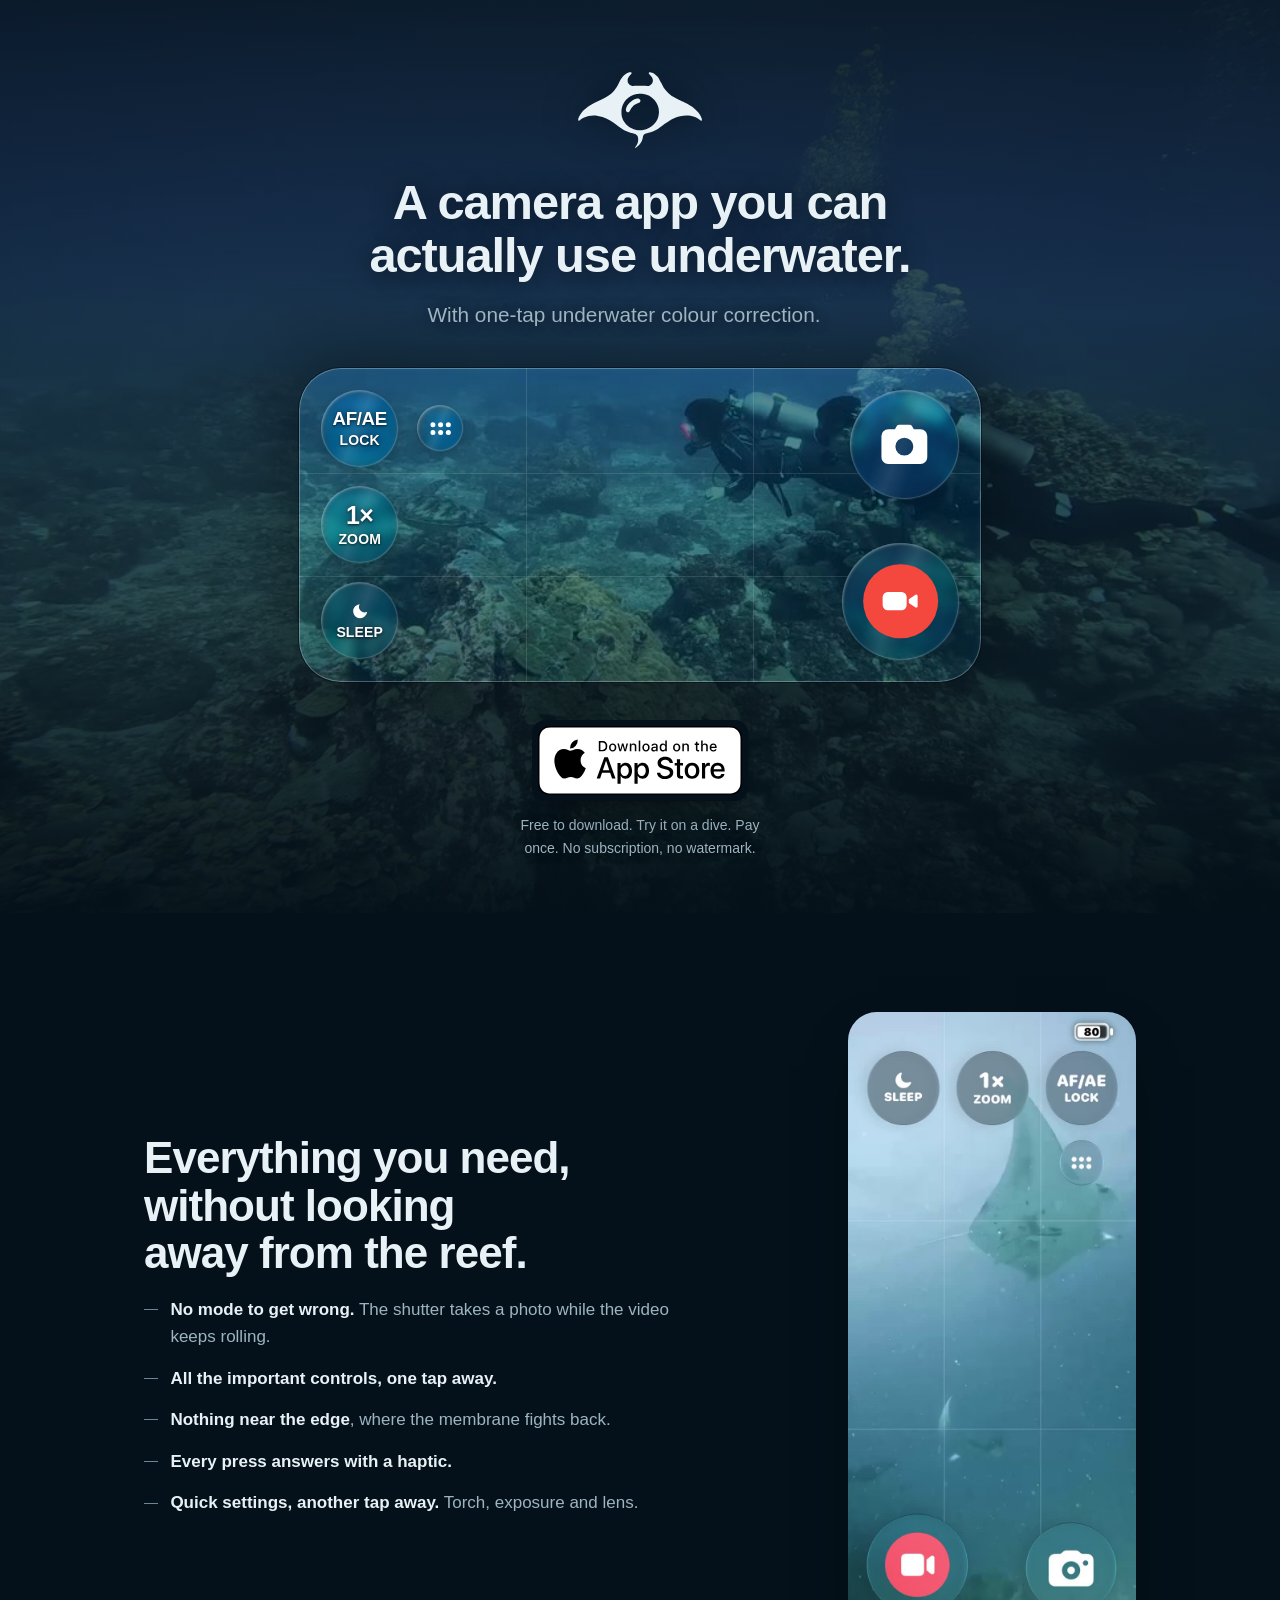
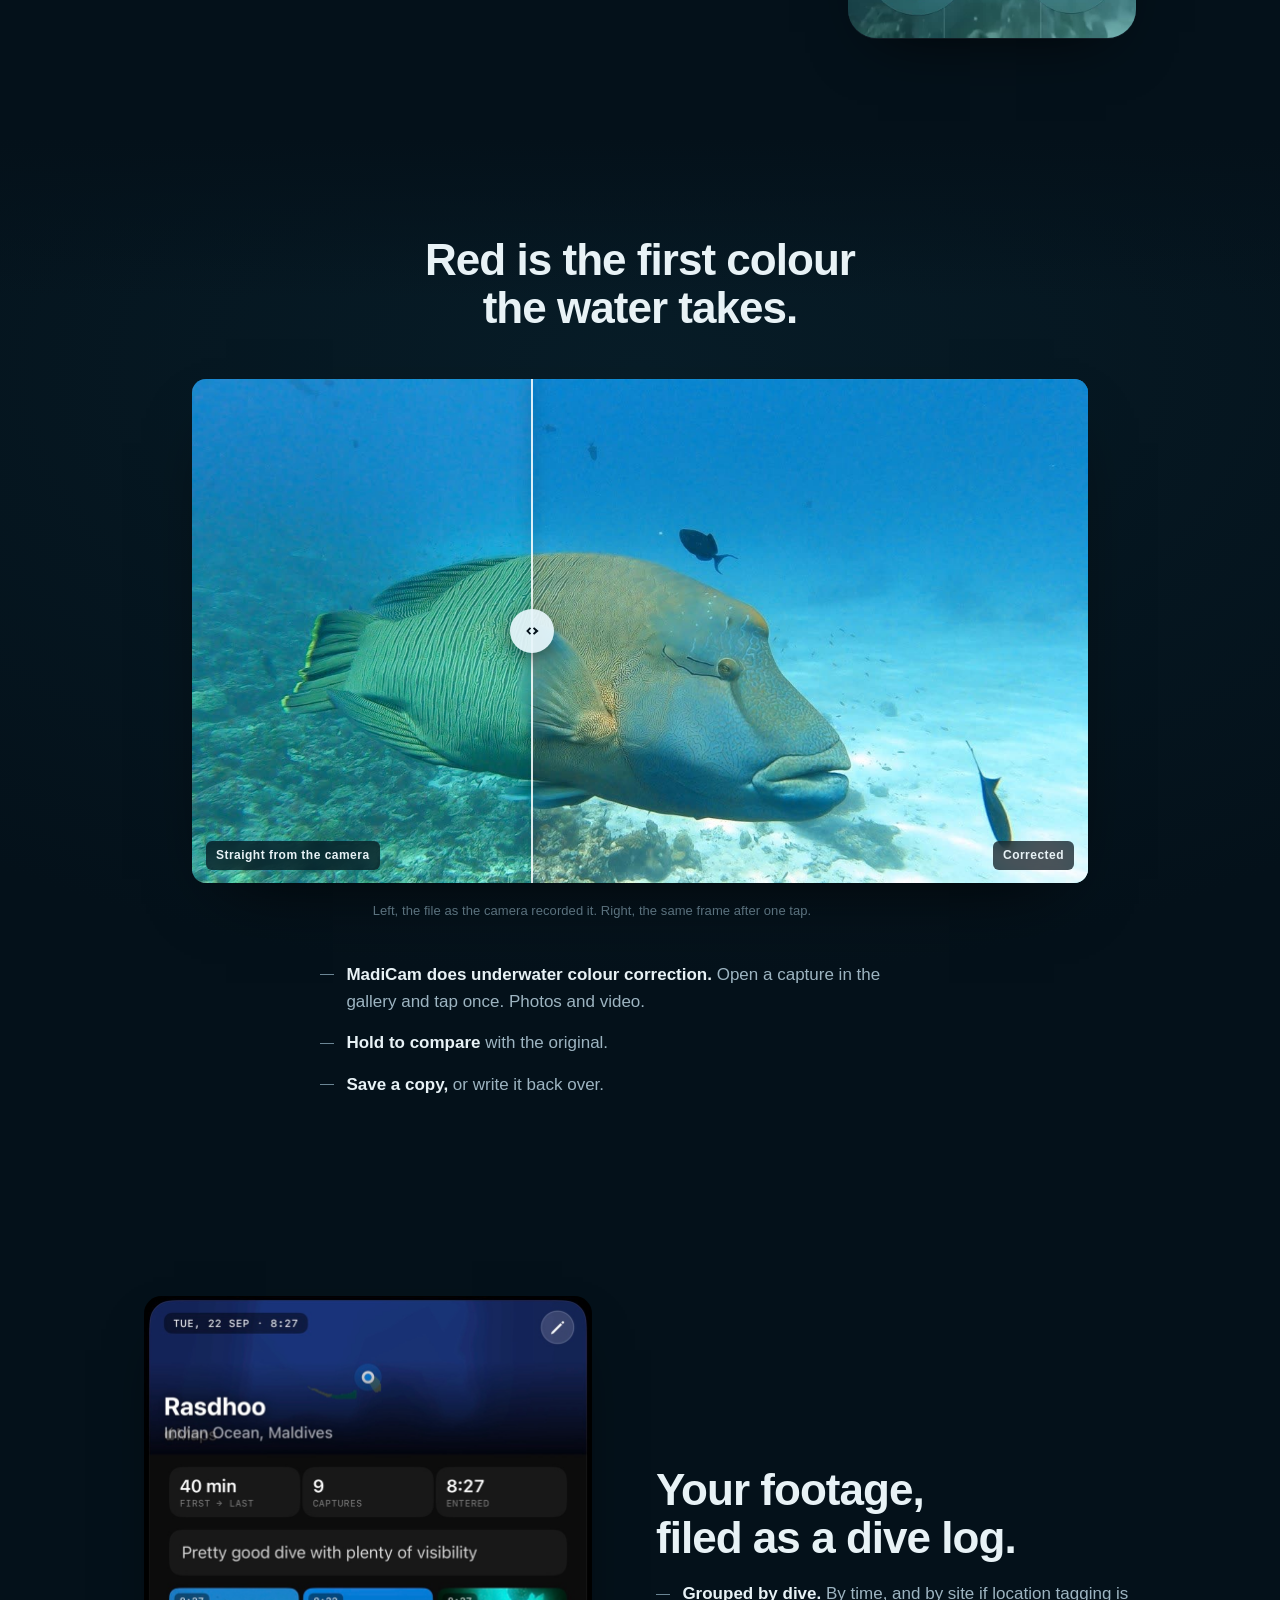
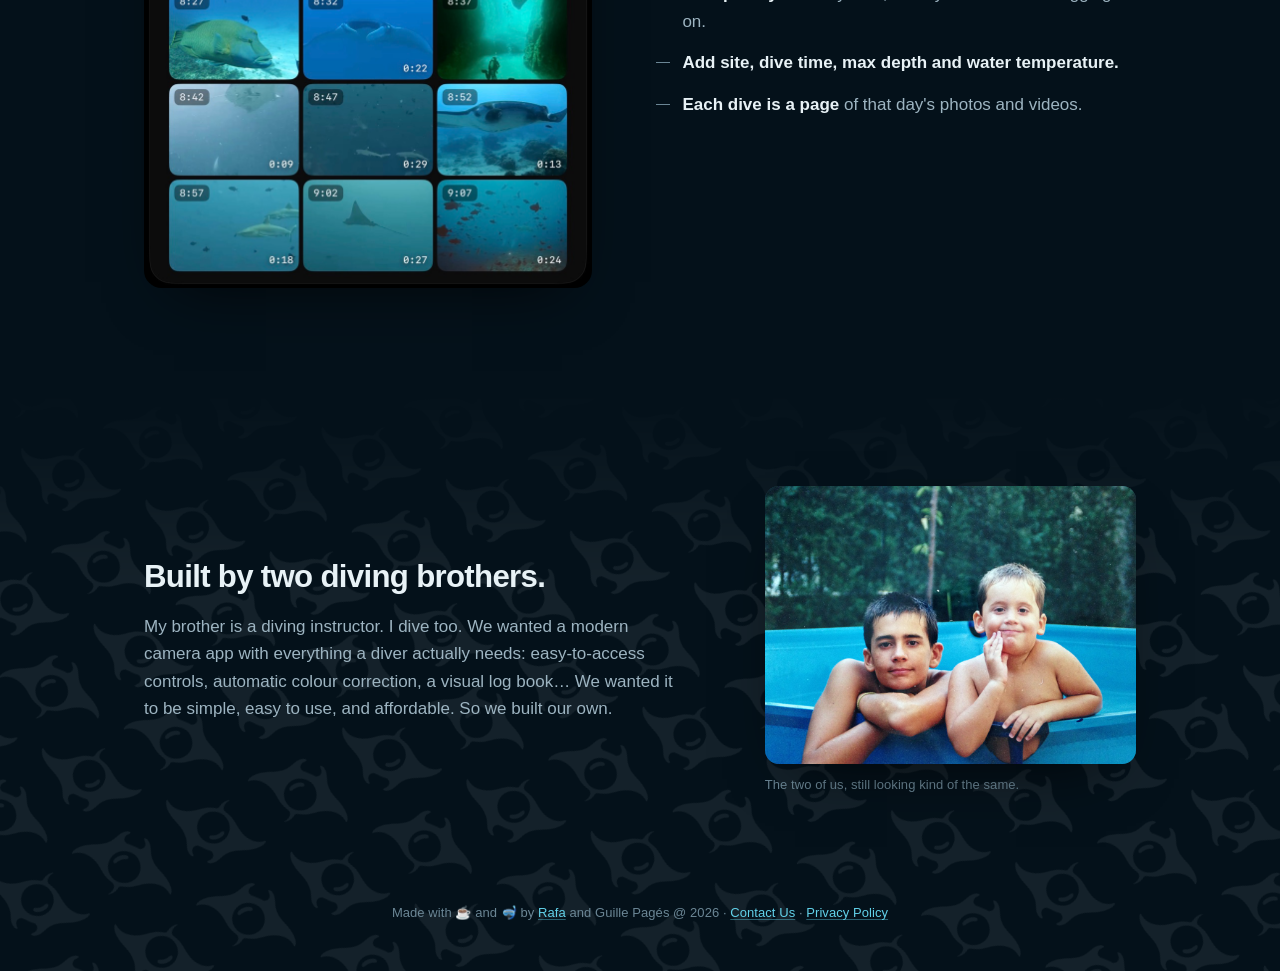
==== commit c17c31db: "Updated the App Store link to a coming soon tooltip and remove the temporary cost" ====
--- a/index.html
+++ b/index.html
@@ -5,7 +5,7 @@
 <meta name="viewport" content="width=device-width, initial-scale=1">
 
 <title>MadiCam — an underwater camera for iPhone</title>
-<meta name="description" content="A camera app you can actually use underwater, with one-tap underwater colour correction. Designed around the DIVEVOLK SeaTouch 4 Max. Free to download, EUR 9.99 once, no subscription.">
+<meta name="description" content="A camera app you can actually use underwater, with one-tap underwater colour correction. Designed around the DIVEVOLK SeaTouch 4 Max. Free to download, pay once, no subscription.">
 
 <meta name="theme-color" content="#04111a">
 
@@ -153,12 +153,15 @@
            whatever sits behind shows through the words; over the hero video that
            would be moving water inside the type, which is why this one gets its
            own solid plate. See .appstore in base.css. -->
+      <!-- Not on the store yet. The artwork stays Apple's; the tooltip is
+           the only thing that says so. -->
       <a class="appstore appstore--plated" href="#">
         <img src="assets/img/appstore-badge.svg" width="119.66407" height="40"
-             alt="Download on the App Store">
+             alt="Download on the App Store. Coming soon.">
+        <span class="appstore__tip" aria-hidden="true">Coming soon</span>
       </a>
-      <p class="hero__terms">Free to download. Try it on a dive, then
-        <span class="price">€9.99</span> once. No subscription, no watermark.</p>
+      <p class="hero__terms">Free to download. Try it on a dive.
+        Pay once. No subscription, no watermark.</p>
     </div>
 
     <!-- ------------------------------------------------------------------
--- a/css/base.css
+++ b/css/base.css
@@ -150,6 +150,7 @@
  * 40px tall — the minimum, not a scaled-up version — and the extra height is
  * padding, so the tap target clears 44px without enlarging the artwork. */
 .appstore {
+  position: relative;
   display: inline-flex;
   align-items: center;
   /* Apple asks for clear space around the badge on all sides. */
@@ -157,6 +158,34 @@
   border-radius: 9px;
   text-decoration: none;
   transition: transform .18s var(--ease);
+}
+
+/* Ours, not Apple's. Sits in the clear space above the badge and only while
+ * the badge is the thing under the pointer or the keyboard. */
+.appstore__tip {
+  position: absolute;
+  left: 50%;
+  bottom: calc(100% + .45rem);
+  translate: -50% 0;
+  padding: .32rem .6rem;
+  border-radius: 6px;
+  background: var(--deep);
+  color: var(--chalk);
+  font-size: .8125rem;
+  line-height: 1.3;
+  letter-spacing: .005em;
+  white-space: nowrap;
+  box-shadow: inset 0 0 0 1px var(--rule);
+  opacity: 0;
+  pointer-events: none;
+  transition: opacity .15s var(--ease);
+}
+
+.appstore:hover .appstore__tip,
+.appstore:focus-visible .appstore__tip { opacity: 1; }
+
+@media (prefers-reduced-motion: reduce) {
+  .appstore__tip { transition: none; }
 }
 
 .appstore img {
--- a/css/hero.css
+++ b/css/hero.css
@@ -188,8 +188,8 @@
   gap: .85rem;
 }
 
-/* Triple duty: the trial, the price and the differentiator, in two sentences.
- * Capped narrow so it breaks between them rather than anywhere. */
+/* The trial and the purchase, in two sentences. Capped narrow so it breaks
+ * between them rather than anywhere. No figure here until the price is set. */
 .hero__terms {
   margin: 0;
   color: var(--haze);
@@ -206,9 +206,6 @@
 .hero__cta .appstore img { height: clamp(56px, 48px + 1.6vw, 72px); }
 .hero__cta .appstore { padding: 6px; border-radius: 13px; }
 .hero__cta .appstore:focus-visible { border-radius: 13px; }
-
-/* The one number above the fold. */
-.hero__terms .price { color: var(--chalk); font-weight: 700; }
 
 /* ================================================================ the frame */
 
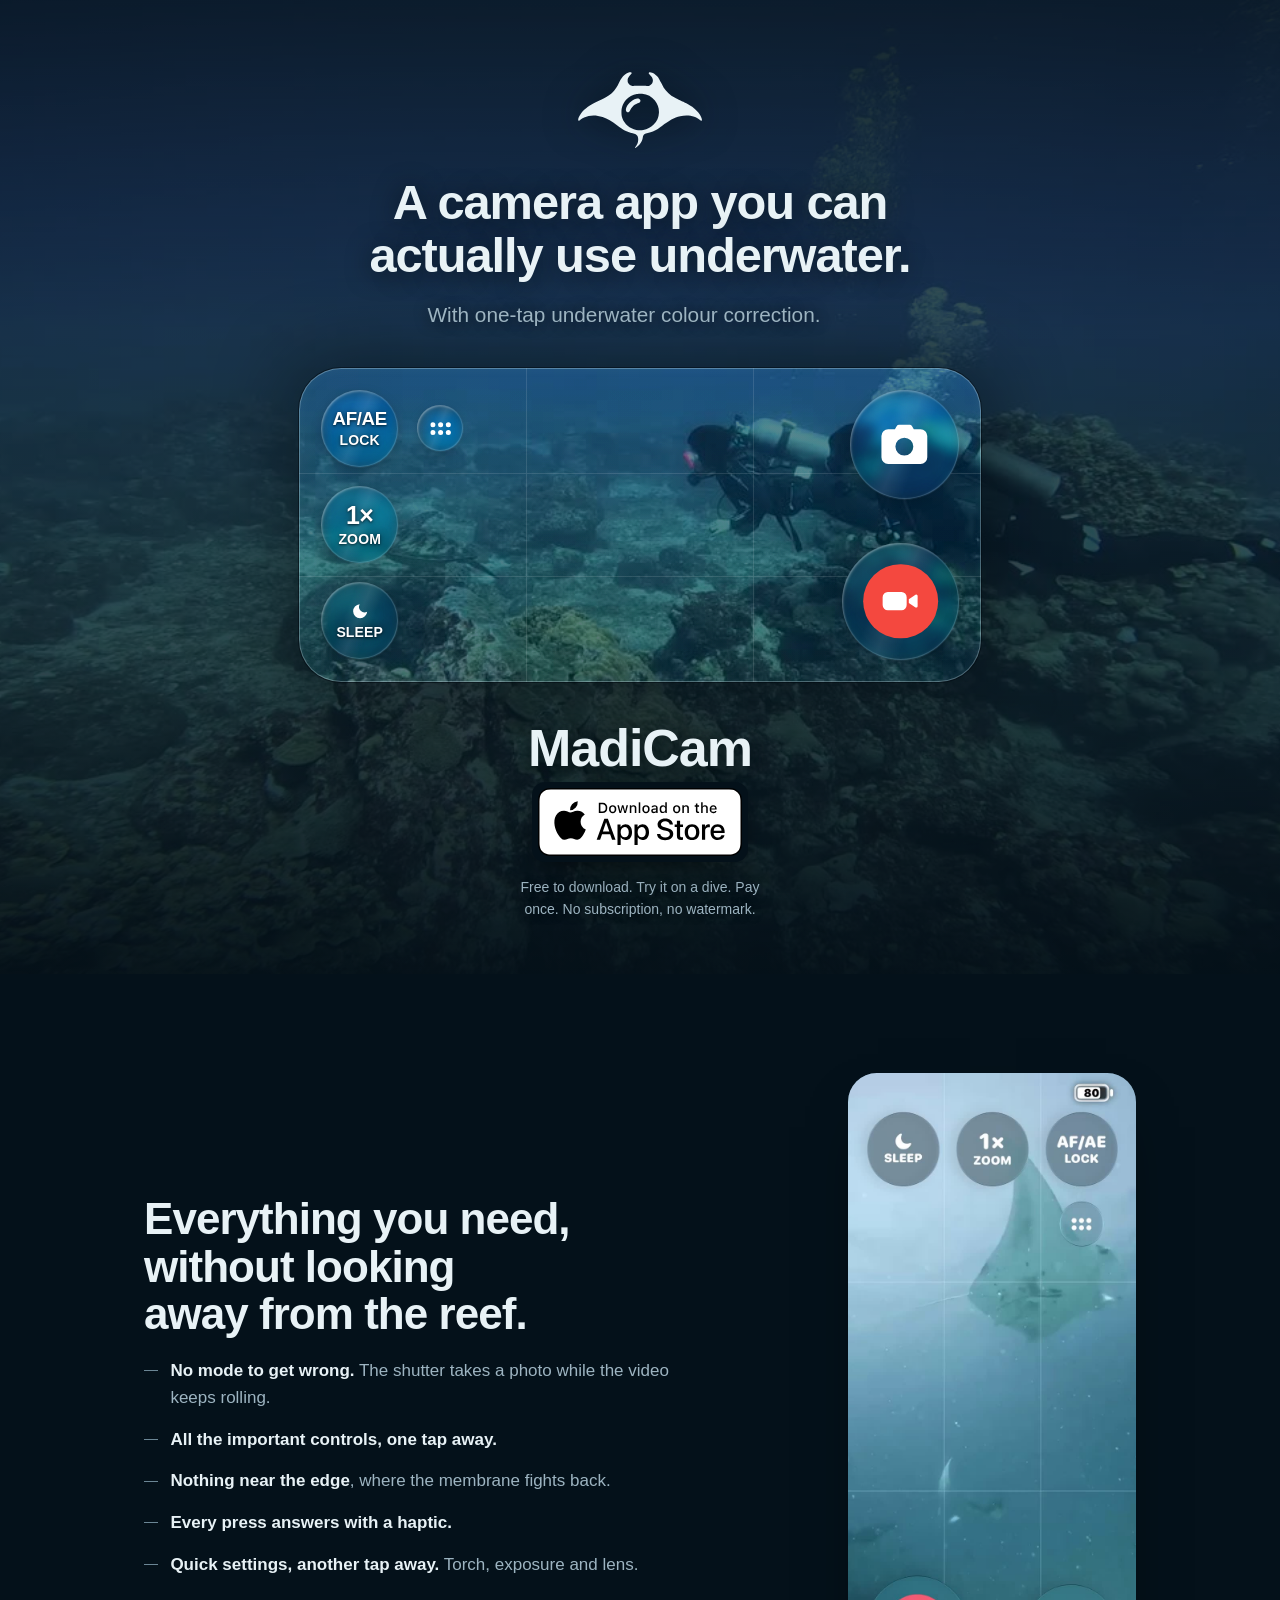
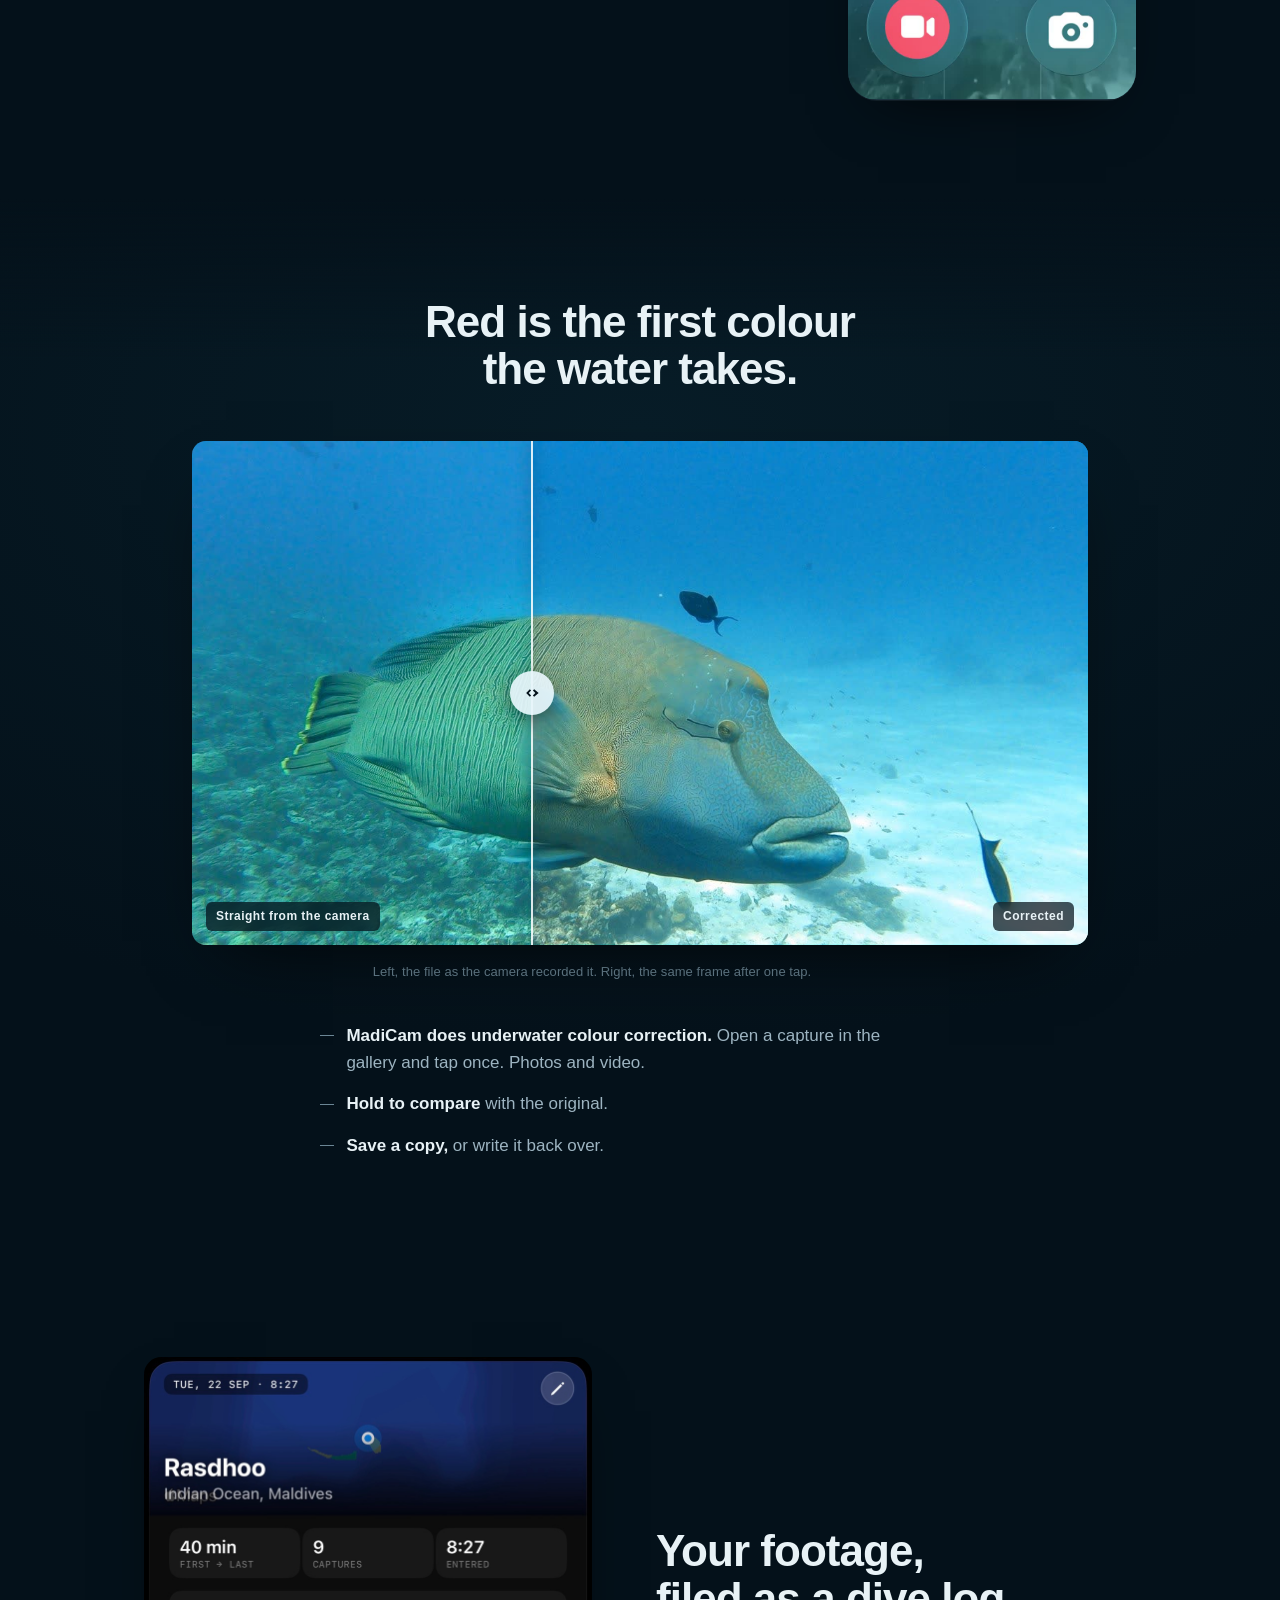
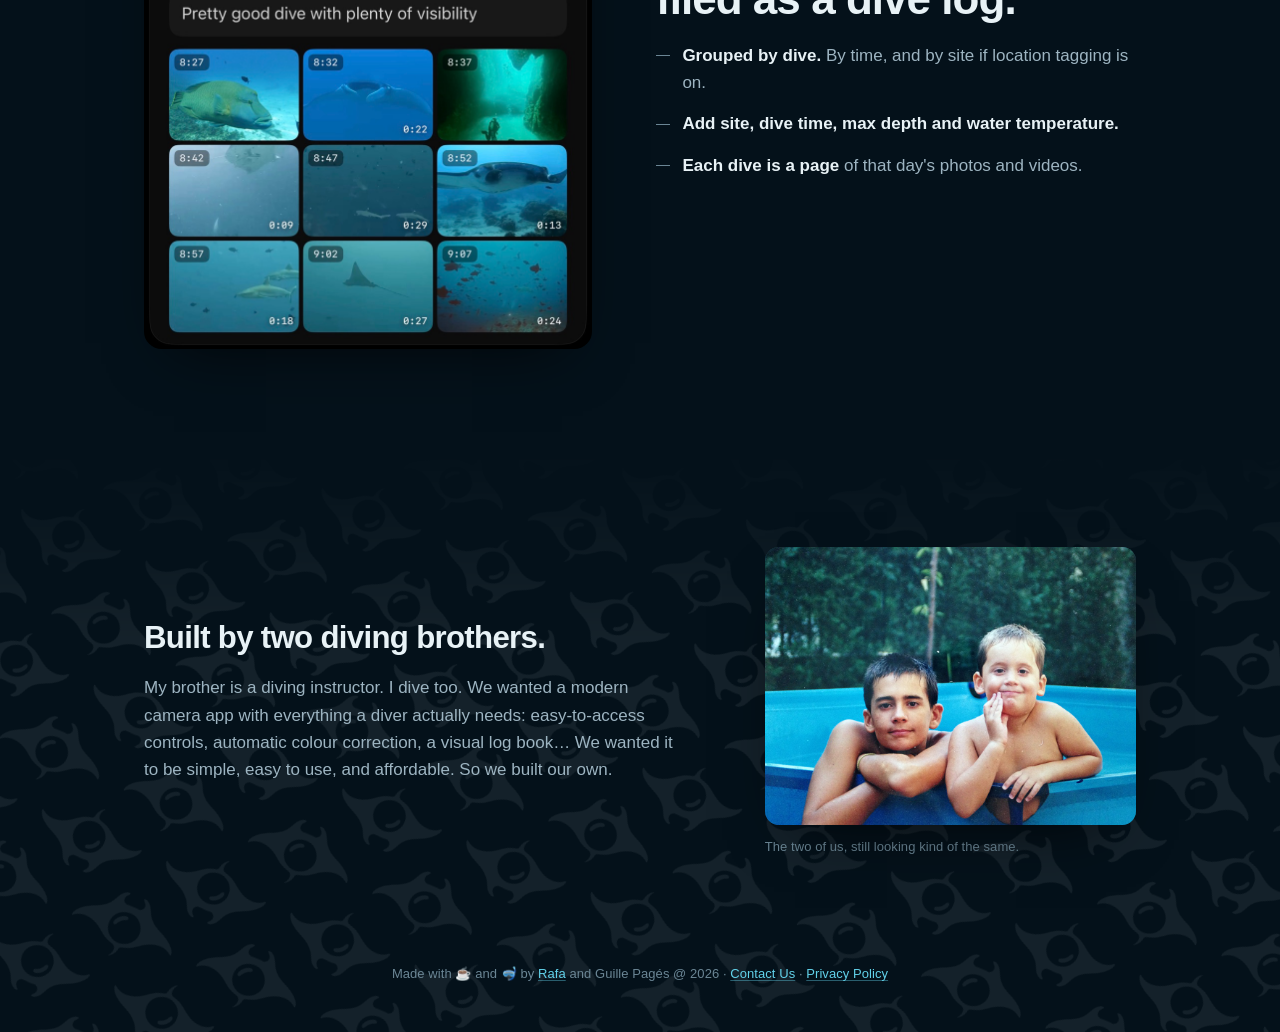
==== commit 19d07c90: "Put the app's name over the badge, set rounded like its controls, and drop the Coming soon tip below" ====
--- a/index.html
+++ b/index.html
@@ -9,21 +9,106 @@
 
 <meta name="theme-color" content="#04111a">
 
+<!-- madi.cam is the one address. madicam.github.io redirects to it, and the
+     canonical says so to anything that arrived the other way. -->
+<link rel="canonical" href="https://madi.cam/">
+<link rel="sitemap" type="application/xml" href="/sitemap.xml">
+<link rel="alternate" type="text/markdown" title="MadiCam, for language models" href="/llms.txt">
+
 <!-- The small mark in chalk on a deep-water blue plate. The SVG is what every
      current browser takes; the ICO is for the ones that still ask for
-     /favicon.ico, and the touch icon is square because iOS rounds it itself. -->
+     /favicon.ico, and the touch icon is square because iOS rounds it itself.
+     Android reads its icons from the manifest instead: the same square plate
+     at 192 and 512, and a maskable one with the mark shrunk inside the safe
+     circle, because Android crops that one to whatever shape the launcher
+     uses. -->
 <link rel="icon" href="favicon.svg" type="image/svg+xml">
 <link rel="icon" href="favicon.ico" sizes="48x48">
 <link rel="apple-touch-icon" href="apple-touch-icon.png">
-
-<!-- The image shared into dive forums and groups is a frame of the hero with the
-     control layer composited onto it, not the app icon. -->
+<link rel="manifest" href="site.webmanifest">
+
+<!-- The image shared into dive forums and groups: the manta mark and the
+     headline over a diver and a manta, not the app icon. -->
+<!-- Every URL here is absolute: crawlers do not resolve og:image against the
+     page, and a relative one simply shows no picture. 1200x630 is the size
+     every network crops to without letterboxing. -->
 <meta property="og:type" content="website">
+<meta property="og:site_name" content="MadiCam">
+<meta property="og:locale" content="en_GB">
+<meta property="og:url" content="https://madi.cam/">
 <meta property="og:title" content="MadiCam — an underwater camera for iPhone">
 <meta property="og:description" content="A camera app you can actually use underwater. With one-tap underwater colour correction.">
-<meta property="og:image" content="assets/img/og.jpg">
+<meta property="og:image" content="https://madi.cam/assets/img/og.jpg">
+<meta property="og:image:type" content="image/jpeg">
+<meta property="og:image:width" content="1200">
+<meta property="og:image:height" content="630">
+<meta property="og:image:alt" content="The MadiCam manta logo over a diver swimming alongside a manta ray, with the line: A camera app you can actually use underwater.">
 <meta name="twitter:card" content="summary_large_image">
-<meta name="twitter:image" content="assets/img/og.jpg">
+<meta name="twitter:title" content="MadiCam — an underwater camera for iPhone">
+<meta name="twitter:description" content="A camera app you can actually use underwater. With one-tap underwater colour correction.">
+<meta name="twitter:image" content="https://madi.cam/assets/img/og.jpg">
+<meta name="twitter:image:alt" content="The MadiCam manta logo over a diver swimming alongside a manta ray, with the line: A camera app you can actually use underwater.">
+
+<!-- What search engines and agents read instead of the page. Keep it to what
+     the page itself says: no store URL until there is one, no price until one
+     is chosen, and no rating the app has not been given. -->
+<script type="application/ld+json">
+{
+  "@context": "https://schema.org",
+  "@graph": [
+    {
+      "@type": "WebSite",
+      "@id": "https://madi.cam/#website",
+      "url": "https://madi.cam/",
+      "name": "MadiCam",
+      "inLanguage": "en",
+      "publisher": { "@id": "https://madi.cam/#makers" }
+    },
+    {
+      "@type": "Organization",
+      "@id": "https://madi.cam/#makers",
+      "name": "MadiCam",
+      "url": "https://madi.cam/",
+      "logo": "https://madi.cam/apple-touch-icon.png",
+      "email": "madicam@rafapages.com",
+      "founder": [
+        { "@type": "Person", "name": "Rafa Pagés", "url": "https://rafapages.com" },
+        { "@type": "Person", "name": "Guille Pagés" }
+      ]
+    },
+    {
+      "@type": "MobileApplication",
+      "@id": "https://madi.cam/#app",
+      "name": "MadiCam",
+      "url": "https://madi.cam/",
+      "description": "A camera app for iPhone you can actually use underwater, with large controls that work through a housing, one-tap underwater colour correction for photos and video, and a gallery filed as a dive log. Designed around the DIVEVOLK SeaTouch 4 Max.",
+      "operatingSystem": "iOS",
+      "applicationCategory": "PhotographyApplication",
+      "image": "https://madi.cam/assets/img/og.jpg",
+      "screenshot": [
+        "https://madi.cam/assets/img/gallery.jpg",
+        "https://madi.cam/assets/img/grade-fixed.jpg"
+      ],
+      "featureList": [
+        "Take photos while video keeps recording, with no mode switch",
+        "Large controls placed away from the screen edge, for use through an underwater housing",
+        "Haptic feedback on every press",
+        "One-tap underwater colour correction for photos and video",
+        "Hold to compare with the original",
+        "Gallery grouped by dive, with site, dive time, max depth and water temperature"
+      ],
+      "offers": {
+        "@type": "Offer",
+        "price": "0",
+        "priceCurrency": "EUR",
+        "description": "Free to download. One-time purchase to unlock. No subscription."
+      },
+      "author": { "@id": "https://madi.cam/#makers" },
+      "publisher": { "@id": "https://madi.cam/#makers" }
+    }
+  ]
+}
+</script>
 
 <!-- tokens.css must load first: every
      other sheet consumes its custom properties. -->
@@ -147,6 +232,10 @@
          alternative is a diver reading a price before seeing a single control,
          and the control layer is half of what is being sold. -->
     <div class="hero__cta">
+      <!-- The name in words, once, over the badge it is sold under. Set in
+           the control layer's rounded face, the way the app sets its own
+           text. -->
+      <p class="hero__name">MadiCam</p>
       <!-- Apple's official badge, unmodified, served from our own origin — the
            page makes no third-party requests and that is not worth breaking for
            an image. The white badge knocks its lettering out of the lozenge, so
--- a/css/base.css
+++ b/css/base.css
@@ -160,12 +160,14 @@
   transition: transform .18s var(--ease);
 }
 
-/* Ours, not Apple's. Sits in the clear space above the badge and only while
- * the badge is the thing under the pointer or the keyboard. */
+/* Ours, not Apple's. Shown only while the badge is the thing under the
+ * pointer or the keyboard. It drops below the badge rather than above it,
+ * because above is where the app's name sits, and covering the small print
+ * for a moment costs less than covering the name. */
 .appstore__tip {
   position: absolute;
   left: 50%;
-  bottom: calc(100% + .45rem);
+  top: calc(100% + .45rem);
   translate: -50% 0;
   padding: .32rem .6rem;
   border-radius: 6px;
--- a/css/hero.css
+++ b/css/hero.css
@@ -186,6 +186,19 @@
   flex-direction: column;
   align-items: center;
   gap: .85rem;
+}
+
+/* The app's name, rounded and heavy like the words on its controls. Pulled
+ * tight to the badge so the two read as one line of a store listing. */
+.hero__name {
+  margin: 0 0 -.6rem;
+  color: var(--chalk);
+  font-family: var(--font-round);
+  font-weight: 900;
+  font-size: clamp(3.25rem, 1.75rem + 1.6vw, 3rem);
+  line-height: 1.1;
+  letter-spacing: -.02em;
+  text-shadow: 0 2px 18px rgba(2, 12, 19, .8);
 }
 
 /* The trial and the purchase, in two sentences. Capped narrow so it breaks
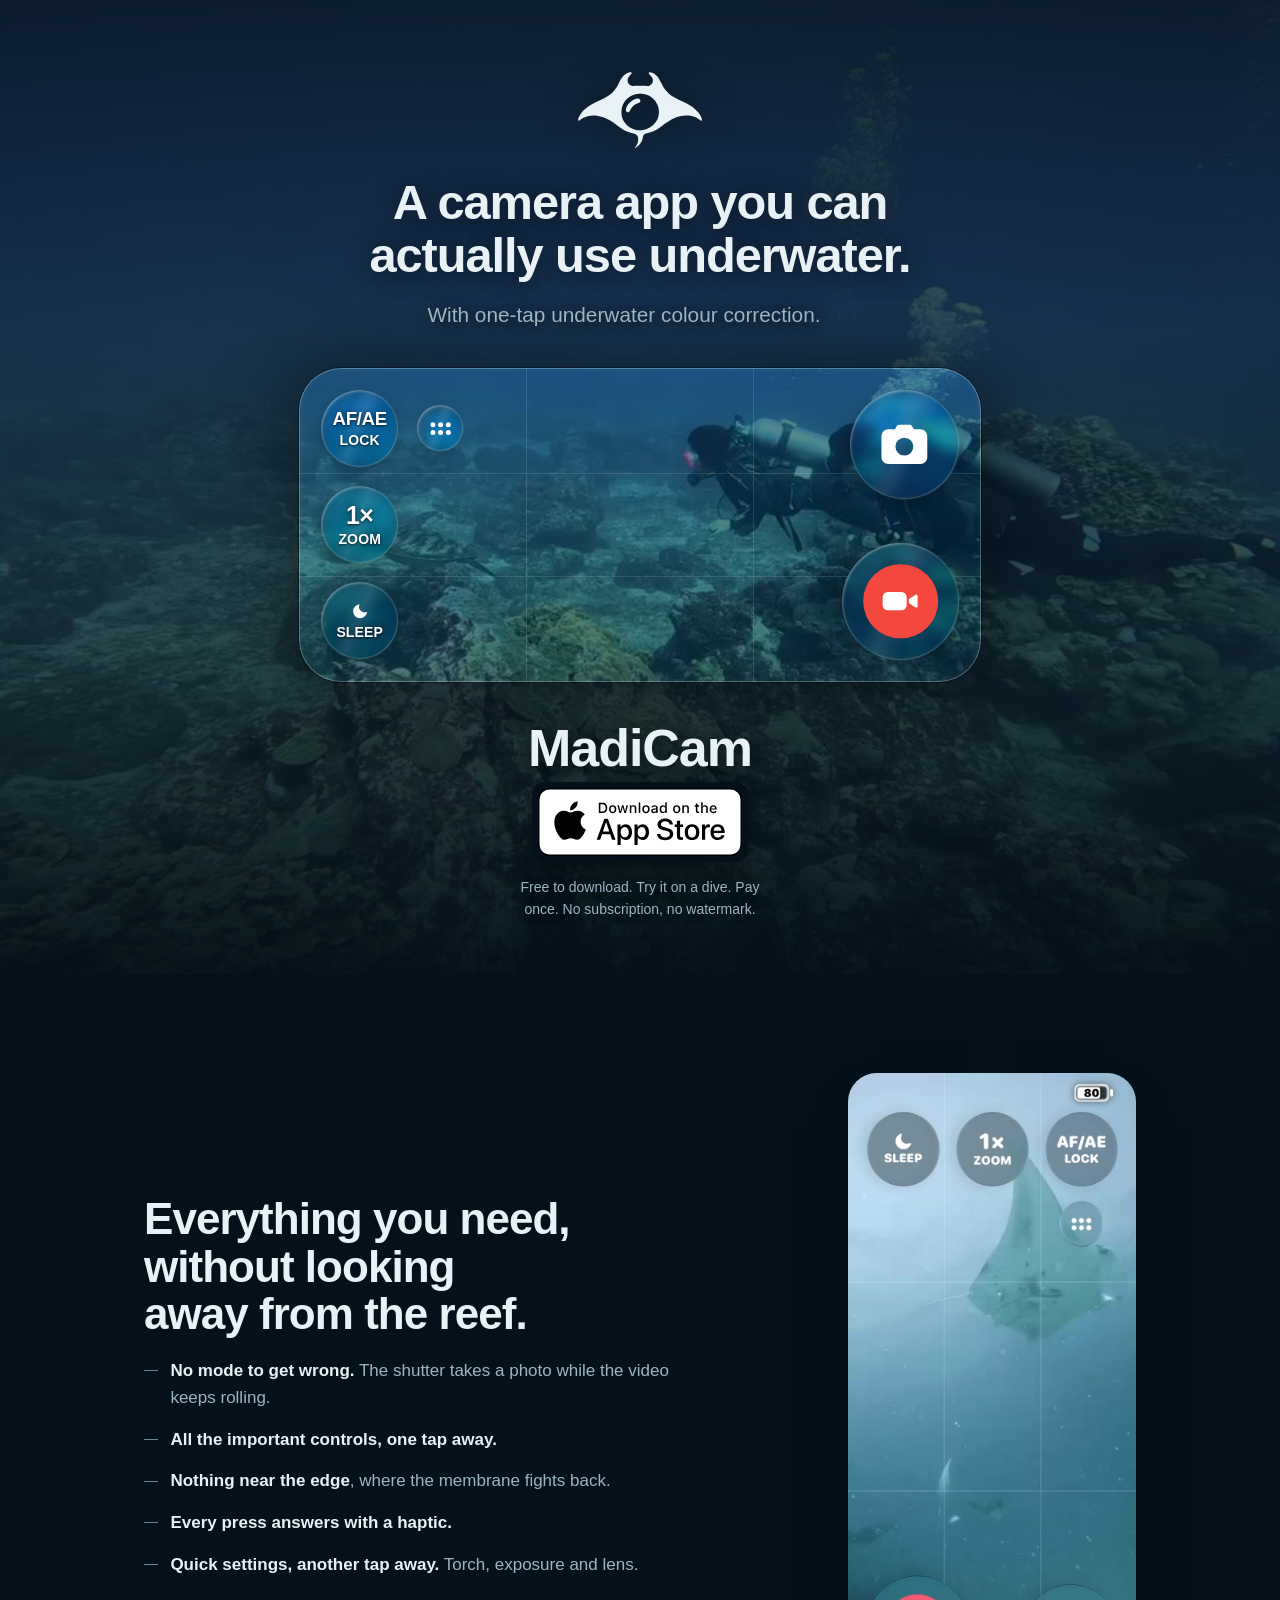
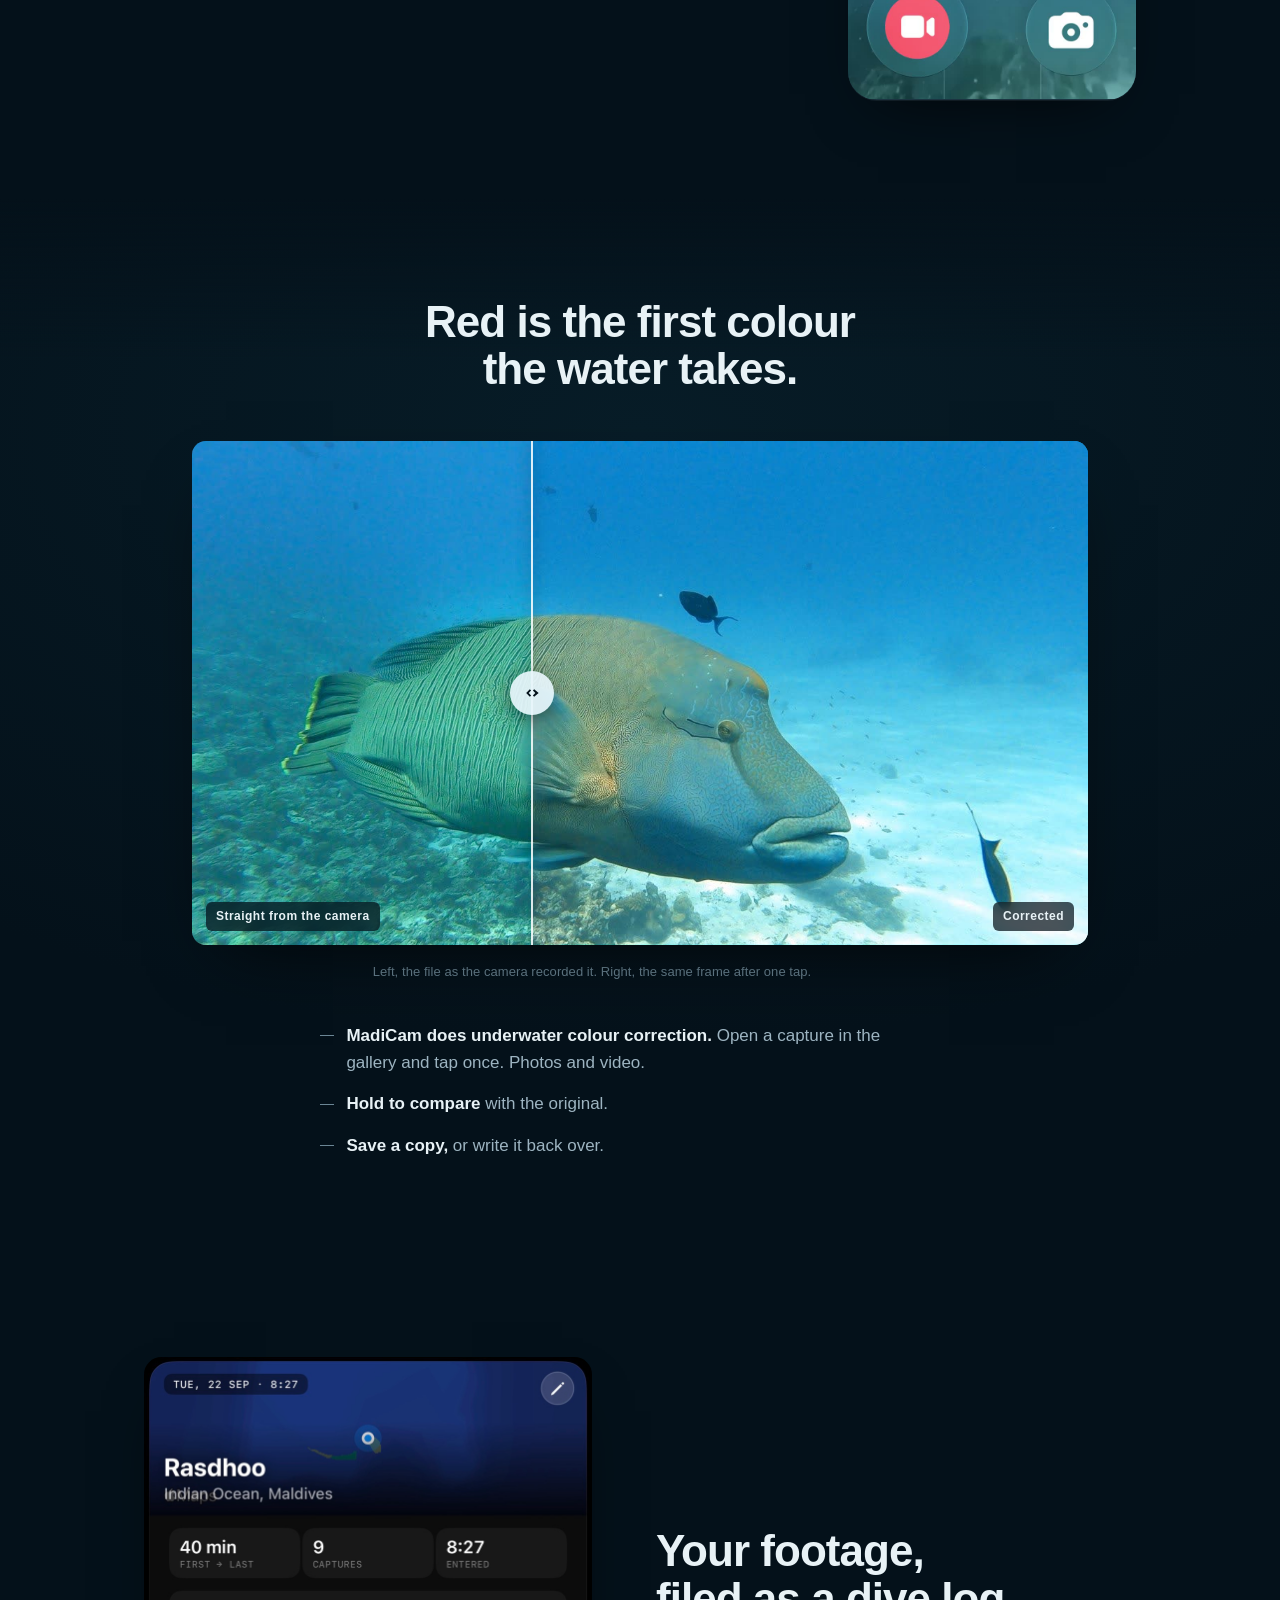
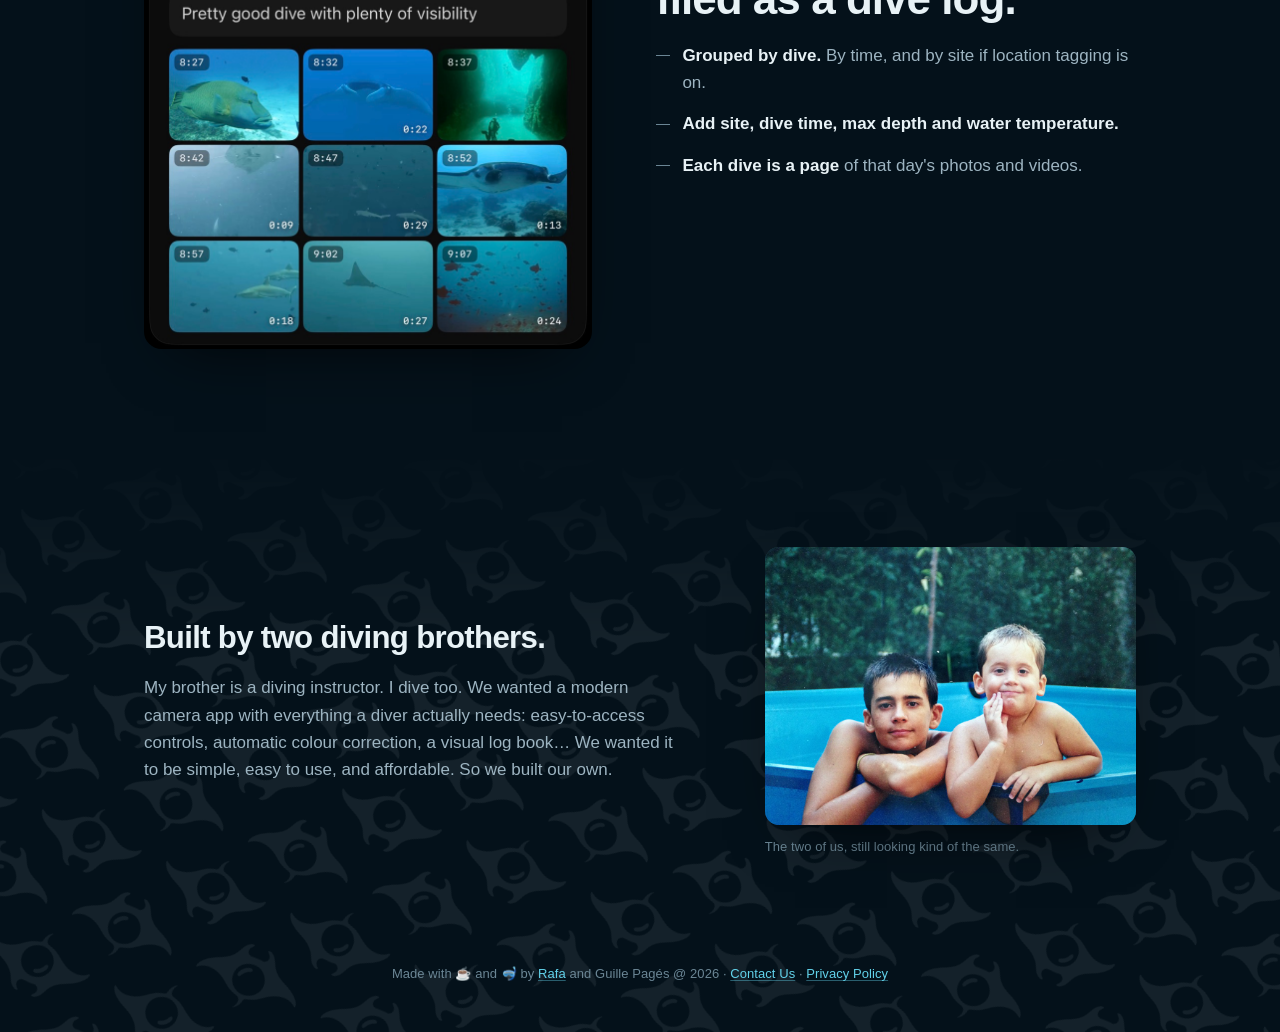
==== commit 8c6527cf: "Point the App Store badge at the live listing and drop the coming-soon tooltip. Co-authored-by: Curs" ====
--- a/index.html
+++ b/index.html
@@ -50,8 +50,8 @@
 <meta name="twitter:image:alt" content="The MadiCam manta logo over a diver swimming alongside a manta ray, with the line: A camera app you can actually use underwater.">
 
 <!-- What search engines and agents read instead of the page. Keep it to what
-     the page itself says: no store URL until there is one, no price until one
-     is chosen, and no rating the app has not been given. -->
+     the page itself says: the store URL is the live listing, no price until
+     one is chosen, and no rating the app has not been given. -->
 <script type="application/ld+json">
 {
   "@context": "https://schema.org",
@@ -84,6 +84,7 @@
       "description": "A camera app for iPhone you can actually use underwater, with large controls that work through a housing, one-tap underwater colour correction for photos and video, and a gallery filed as a dive log. Designed around the DIVEVOLK SeaTouch 4 Max.",
       "operatingSystem": "iOS",
       "applicationCategory": "PhotographyApplication",
+      "installUrl": "https://apps.apple.com/us/app/madicam-underwater-camera/id6796099966",
       "image": "https://madi.cam/assets/img/og.jpg",
       "screenshot": [
         "https://madi.cam/assets/img/gallery.jpg",
@@ -242,12 +243,11 @@
            whatever sits behind shows through the words; over the hero video that
            would be moving water inside the type, which is why this one gets its
            own solid plate. See .appstore in base.css. -->
-      <!-- Not on the store yet. The artwork stays Apple's; the tooltip is
-           the only thing that says so. -->
-      <a class="appstore appstore--plated" href="#">
+      <a class="appstore appstore--plated"
+         href="https://apps.apple.com/us/app/madicam-underwater-camera/id6796099966"
+         target="_blank" rel="noopener noreferrer">
         <img src="assets/img/appstore-badge.svg" width="119.66407" height="40"
-             alt="Download on the App Store. Coming soon.">
-        <span class="appstore__tip" aria-hidden="true">Coming soon</span>
+             alt="Download on the App Store">
       </a>
       <p class="hero__terms">Free to download. Try it on a dive.
         Pay once. No subscription, no watermark.</p>
--- a/css/base.css
+++ b/css/base.css
@@ -150,7 +150,6 @@
  * 40px tall — the minimum, not a scaled-up version — and the extra height is
  * padding, so the tap target clears 44px without enlarging the artwork. */
 .appstore {
-  position: relative;
   display: inline-flex;
   align-items: center;
   /* Apple asks for clear space around the badge on all sides. */
@@ -158,36 +157,6 @@
   border-radius: 9px;
   text-decoration: none;
   transition: transform .18s var(--ease);
-}
-
-/* Ours, not Apple's. Shown only while the badge is the thing under the
- * pointer or the keyboard. It drops below the badge rather than above it,
- * because above is where the app's name sits, and covering the small print
- * for a moment costs less than covering the name. */
-.appstore__tip {
-  position: absolute;
-  left: 50%;
-  top: calc(100% + .45rem);
-  translate: -50% 0;
-  padding: .32rem .6rem;
-  border-radius: 6px;
-  background: var(--deep);
-  color: var(--chalk);
-  font-size: .8125rem;
-  line-height: 1.3;
-  letter-spacing: .005em;
-  white-space: nowrap;
-  box-shadow: inset 0 0 0 1px var(--rule);
-  opacity: 0;
-  pointer-events: none;
-  transition: opacity .15s var(--ease);
-}
-
-.appstore:hover .appstore__tip,
-.appstore:focus-visible .appstore__tip { opacity: 1; }
-
-@media (prefers-reduced-motion: reduce) {
-  .appstore__tip { transition: none; }
 }
 
 .appstore img {
